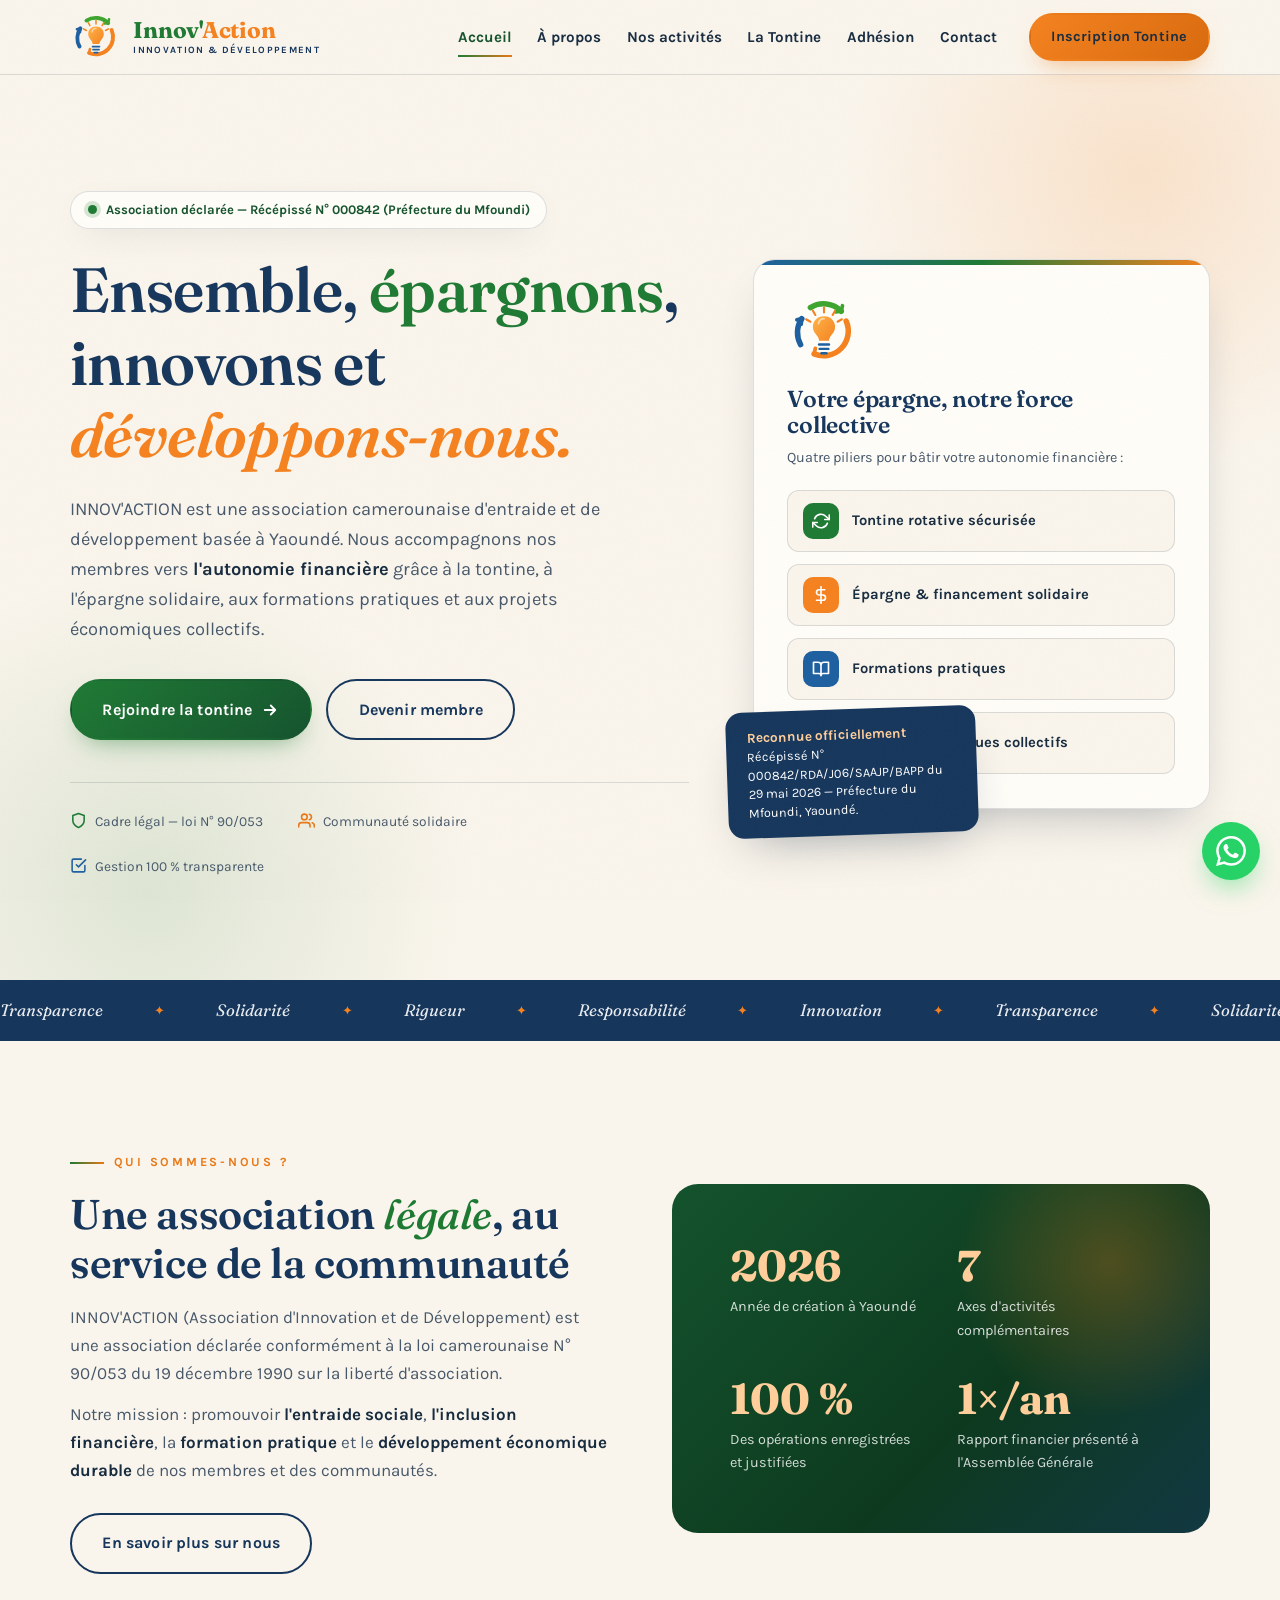
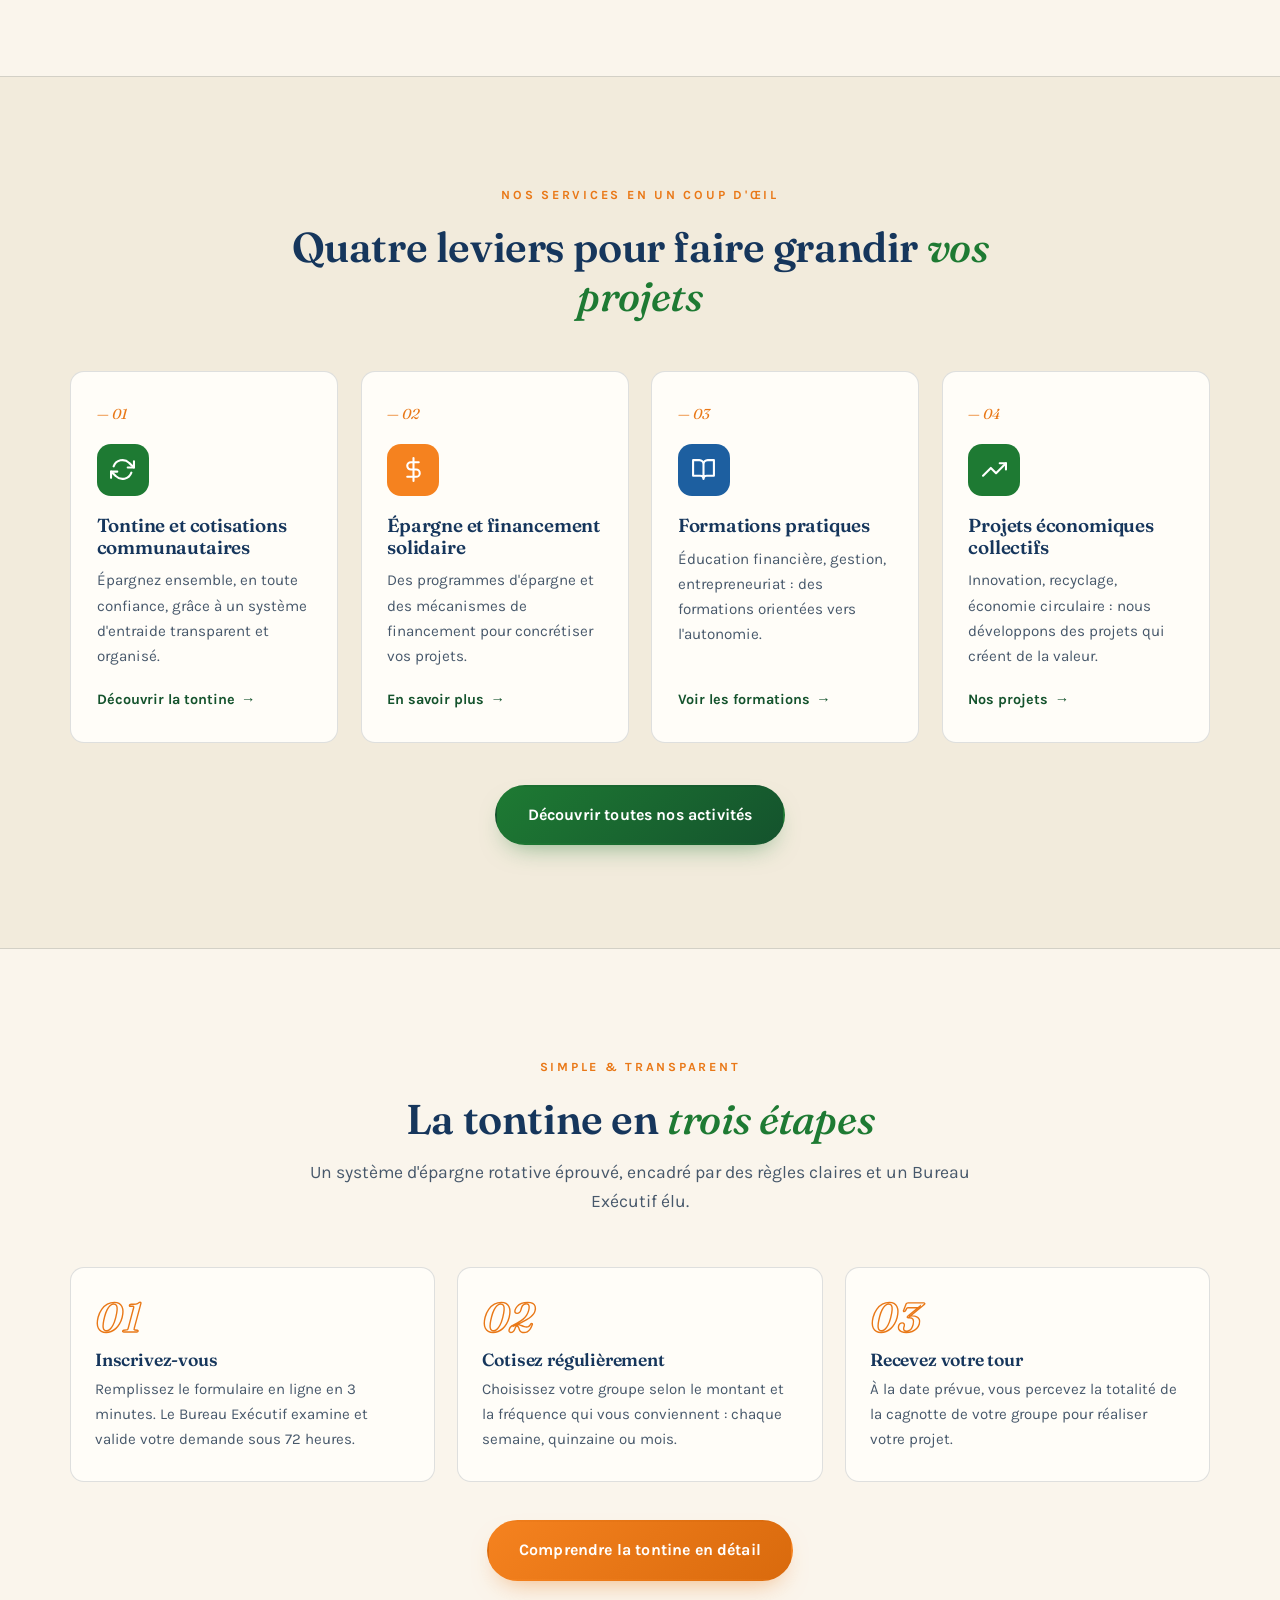
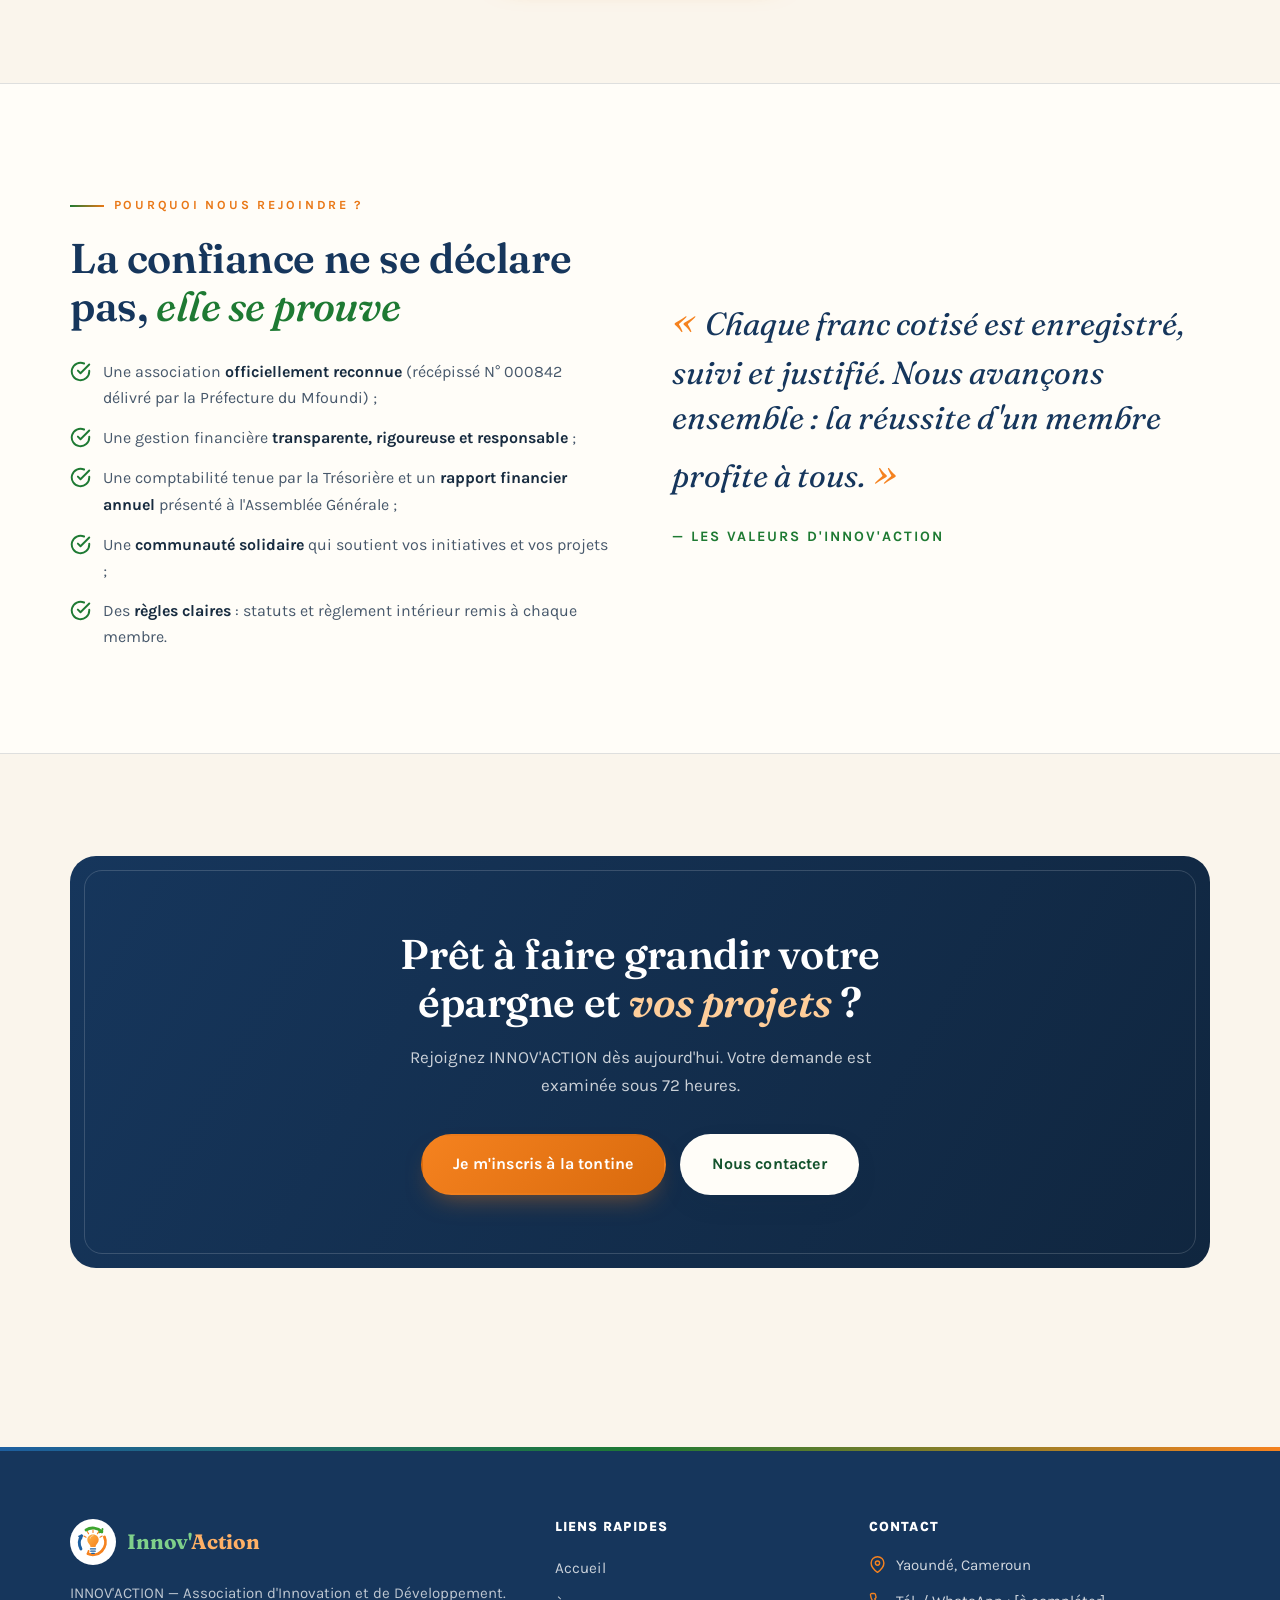
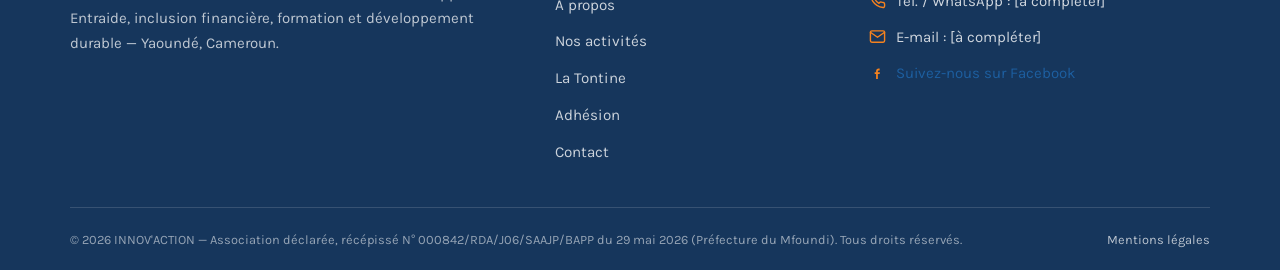
==== index.html @ 5e37031e "Site vitrine INNOV'ACTION : 7 pages, SEO, formulaires WhatsApp, déploiement Docker/Nginx pour Dokplo" ====
<!DOCTYPE html>
<html lang="fr">
<head>
  <meta charset="UTF-8">
  <meta name="viewport" content="width=device-width, initial-scale=1.0">
  <title>INNOV'ACTION — Tontine, épargne solidaire et développement à Yaoundé, Cameroun</title>
  <meta name="description" content="INNOV'ACTION, association légale d'entraide à Yaoundé (Cameroun) : tontine sécurisée, épargne solidaire, formations pratiques et projets économiques. Rejoignez une communauté transparente et reconnue officiellement.">
  <meta name="keywords" content="tontine Yaoundé, association tontine Cameroun, épargne solidaire Cameroun, tontine en ligne Cameroun, inclusion financière Yaoundé, association Innov'Action">
  <link rel="canonical" href="https://www.innovaction-cameroun.org/">
  <meta name="robots" content="index, follow">

  <!-- Open Graph (partage Facebook / WhatsApp) -->
  <meta property="og:type" content="website">
  <meta property="og:locale" content="fr_FR">
  <meta property="og:site_name" content="INNOV'ACTION">
  <meta property="og:title" content="INNOV'ACTION — Ensemble, épargnons, innovons et développons-nous">
  <meta property="og:description" content="Association camerounaise d'entraide et de développement : tontine transparente, épargne solidaire, formations et projets collectifs à Yaoundé.">
  <meta property="og:url" content="https://www.innovaction-cameroun.org/">
  <meta property="og:image" content="https://www.innovaction-cameroun.org/assets/logo.svg">
  <meta name="twitter:card" content="summary">

  <link rel="icon" type="image/svg+xml" href="assets/logo.svg">
  <link rel="preconnect" href="https://fonts.googleapis.com">
  <link rel="preconnect" href="https://fonts.gstatic.com" crossorigin>
  <link href="https://fonts.googleapis.com/css2?family=Fraunces:ital,opsz,wght@0,9..144,400..700;1,9..144,400..700&family=Karla:ital,wght@0,400..800;1,400..800&display=swap" rel="stylesheet">
  <link rel="stylesheet" href="css/style.css">

  <!-- Données structurées : Organisation -->
  <script type="application/ld+json">
  {
    "@context": "https://schema.org",
    "@type": "NGO",
    "name": "INNOV'ACTION",
    "alternateName": "Association d'Innovation et de Développement",
    "url": "https://www.innovaction-cameroun.org/",
    "logo": "https://www.innovaction-cameroun.org/assets/logo.svg",
    "foundingDate": "2026-05-25",
    "address": {
      "@type": "PostalAddress",
      "addressLocality": "Yaoundé",
      "addressCountry": "CM"
    },
    "sameAs": ["https://www.facebook.com/share/1DivfpZUDF/"],
    "description": "Association camerounaise d'entraide et de développement : tontine, épargne solidaire, formations pratiques et projets économiques collectifs à Yaoundé. Récépissé N° 000842/RDA/J06/SAAJP/BAPP."
  }
  </script>
</head>
<body>

  <!-- ================= HEADER ================= -->
  <header class="site-header">
    <div class="container header-inner">
      <a class="brand" href="index.html" aria-label="INNOV'ACTION — Accueil">
        <img src="assets/logo.svg" alt="Logo INNOV'ACTION" width="52" height="52">
        <span class="brand-text">
          <span class="brand-name"><span class="n1">Innov'</span><span class="n2">Action</span></span>
          <span class="brand-tag">Innovation &amp; Développement</span>
        </span>
      </a>
      <button class="nav-toggle" aria-label="Ouvrir le menu" aria-expanded="false"><span></span></button>
      <nav class="main-nav" aria-label="Navigation principale">
        <a href="index.html" class="active">Accueil</a>
        <a href="a-propos.html">À propos</a>
        <a href="activites.html">Nos activités</a>
        <a href="tontine.html">La Tontine</a>
        <a href="adhesion.html">Adhésion</a>
        <a href="contact.html">Contact</a>
        <span class="nav-cta"><a class="btn btn-orange" href="inscription.html">Inscription Tontine</a></span>
      </nav>
    </div>
  </header>

  <main>

    <!-- ================= HERO ================= -->
    <section class="hero" aria-label="Présentation">
      <div class="container hero-grid">
        <div>
          <span class="hero-badge reveal">
            <span class="dot"></span>
            Association déclarée — Récépissé N° 000842 (Préfecture du Mfoundi)
          </span>
          <h1 class="reveal reveal-d1">Ensemble, <span class="hl-green">épargnons</span>, innovons et <span class="hl-orange">développons-nous.</span></h1>
          <p class="hero-sub reveal reveal-d2">
            INNOV'ACTION est une association camerounaise d'entraide et de développement basée à Yaoundé.
            Nous accompagnons nos membres vers <strong>l'autonomie financière</strong> grâce à la tontine,
            à l'épargne solidaire, aux formations pratiques et aux projets économiques collectifs.
          </p>
          <div class="hero-actions reveal reveal-d3">
            <a class="btn btn-primary" href="inscription.html">Rejoindre la tontine
              <svg viewBox="0 0 24 24" fill="none" stroke="currentColor" stroke-width="2.4" stroke-linecap="round" stroke-linejoin="round"><path d="M5 12h14M13 6l6 6-6 6"/></svg>
            </a>
            <a class="btn btn-outline" href="adhesion.html">Devenir membre</a>
          </div>
          <div class="hero-trust reveal reveal-d3">
            <span class="item">
              <svg viewBox="0 0 24 24" fill="none" stroke="#1e7a33" stroke-width="2.2" stroke-linecap="round" stroke-linejoin="round"><path d="M12 22s8-4 8-10V5l-8-3-8 3v7c0 6 8 10 8 10z"/></svg>
              Cadre légal — loi N° 90/053
            </span>
            <span class="item">
              <svg viewBox="0 0 24 24" fill="none" stroke="#e97817" stroke-width="2.2" stroke-linecap="round" stroke-linejoin="round"><path d="M17 21v-2a4 4 0 0 0-4-4H5a4 4 0 0 0-4 4v2"/><circle cx="9" cy="7" r="4"/><path d="M23 21v-2a4 4 0 0 0-3-3.87M16 3.13a4 4 0 0 1 0 7.75"/></svg>
              Communauté solidaire
            </span>
            <span class="item">
              <svg viewBox="0 0 24 24" fill="none" stroke="#1d5fa0" stroke-width="2.2" stroke-linecap="round" stroke-linejoin="round"><path d="M9 11l3 3L22 4"/><path d="M21 12v7a2 2 0 0 1-2 2H5a2 2 0 0 1-2-2V5a2 2 0 0 1 2-2h11"/></svg>
              Gestion 100 % transparente
            </span>
          </div>
        </div>

        <div class="hero-visual reveal reveal-d2">
          <div class="hero-card">
            <img class="hc-logo" src="assets/logo.svg" alt="" aria-hidden="true">
            <h3>Votre épargne, notre force collective</h3>
            <p class="hc-sub">Quatre piliers pour bâtir votre autonomie financière :</p>
            <div class="hc-rows">
              <div class="hc-row">
                <span class="ic ic-green">
                  <svg viewBox="0 0 24 24" fill="none" stroke="currentColor" stroke-width="2.2" stroke-linecap="round" stroke-linejoin="round"><path d="M23 4v6h-6M1 20v-6h6"/><path d="M3.5 9a9 9 0 0 1 14.85-3.36L23 10M1 14l4.64 4.36A9 9 0 0 0 20.5 15"/></svg>
                </span>
                Tontine rotative sécurisée
              </div>
              <div class="hc-row">
                <span class="ic ic-orange">
                  <svg viewBox="0 0 24 24" fill="none" stroke="currentColor" stroke-width="2.2" stroke-linecap="round" stroke-linejoin="round"><path d="M12 1v22M17 5H9.5a3.5 3.5 0 0 0 0 7h5a3.5 3.5 0 0 1 0 7H6"/></svg>
                </span>
                Épargne &amp; financement solidaire
              </div>
              <div class="hc-row">
                <span class="ic ic-blue">
                  <svg viewBox="0 0 24 24" fill="none" stroke="currentColor" stroke-width="2.2" stroke-linecap="round" stroke-linejoin="round"><path d="M2 3h6a4 4 0 0 1 4 4v14a3 3 0 0 0-3-3H2zM22 3h-6a4 4 0 0 0-4 4v14a3 3 0 0 1 3-3h7z"/></svg>
                </span>
                Formations pratiques
              </div>
              <div class="hc-row">
                <span class="ic ic-green">
                  <svg viewBox="0 0 24 24" fill="none" stroke="currentColor" stroke-width="2.2" stroke-linecap="round" stroke-linejoin="round"><path d="M23 6l-9.5 9.5-5-5L1 18"/><path d="M17 6h6v6"/></svg>
                </span>
                Projets économiques collectifs
              </div>
            </div>
          </div>
          <div class="hero-stamp">
            <strong>Reconnue officiellement</strong>
            Récépissé N° 000842/RDA/J06/SAAJP/BAPP du 29 mai 2026 — Préfecture du Mfoundi, Yaoundé.
          </div>
        </div>
      </div>
    </section>

    <!-- ================= BANDEAU VALEURS ================= -->
    <div class="values-strip" aria-hidden="true">
      <div class="values-track">
        <span>Transparence</span><span>Solidarité</span><span>Rigueur</span><span>Responsabilité</span><span>Innovation</span>
        <span>Transparence</span><span>Solidarité</span><span>Rigueur</span><span>Responsabilité</span><span>Innovation</span>
      </div>
    </div>

    <!-- ================= QUI SOMMES-NOUS ================= -->
    <section aria-labelledby="qsn-title">
      <div class="container split">
        <div class="reveal">
          <span class="eyebrow">Qui sommes-nous ?</span>
          <h2 id="qsn-title">Une association <span class="accent-italic">légale</span>, au service de la communauté</h2>
          <p style="margin-top:1rem;">
            INNOV'ACTION (Association d'Innovation et de Développement) est une association déclarée
            conformément à la loi camerounaise N° 90/053 du 19 décembre 1990 sur la liberté d'association.
          </p>
          <p style="margin-top:0.8rem;">
            Notre mission : promouvoir <strong>l'entraide sociale</strong>, <strong>l'inclusion financière</strong>,
            la <strong>formation pratique</strong> et le <strong>développement économique durable</strong>
            de nos membres et des communautés.
          </p>
          <div style="margin-top:1.8rem;">
            <a class="btn btn-outline" href="a-propos.html">En savoir plus sur nous</a>
          </div>
        </div>
        <div class="reveal reveal-d1">
          <div class="stats-band" style="grid-template-columns:1fr 1fr;">
            <div class="stat">
              <div class="num">2026</div>
              <div class="lbl">Année de création à Yaoundé</div>
            </div>
            <div class="stat">
              <div class="num">7</div>
              <div class="lbl">Axes d'activités complémentaires</div>
            </div>
            <div class="stat">
              <div class="num">100 %</div>
              <div class="lbl">Des opérations enregistrées et justifiées</div>
            </div>
            <div class="stat">
              <div class="num">1×/an</div>
              <div class="lbl">Rapport financier présenté à l'Assemblée Générale</div>
            </div>
          </div>
        </div>
      </div>
    </section>

    <!-- ================= SERVICES ================= -->
    <section class="band-cream" aria-labelledby="services-title">
      <div class="container">
        <div class="section-head center reveal">
          <span class="eyebrow">Nos services en un coup d'œil</span>
          <h2 id="services-title">Quatre leviers pour faire grandir <span class="accent-italic">vos projets</span></h2>
        </div>
        <div class="cards-grid">
          <article class="card reveal">
            <span class="card-num">— 01</span>
            <span class="card-icon ic-green">
              <svg viewBox="0 0 24 24" fill="none" stroke="currentColor" stroke-width="2" stroke-linecap="round" stroke-linejoin="round"><path d="M23 4v6h-6M1 20v-6h6"/><path d="M3.5 9a9 9 0 0 1 14.85-3.36L23 10M1 14l4.64 4.36A9 9 0 0 0 20.5 15"/></svg>
            </span>
            <h3>Tontine et cotisations communautaires</h3>
            <p>Épargnez ensemble, en toute confiance, grâce à un système d'entraide transparent et organisé.</p>
            <a class="card-link" href="tontine.html">Découvrir la tontine</a>
          </article>
          <article class="card reveal reveal-d1">
            <span class="card-num">— 02</span>
            <span class="card-icon ic-orange">
              <svg viewBox="0 0 24 24" fill="none" stroke="currentColor" stroke-width="2" stroke-linecap="round" stroke-linejoin="round"><path d="M12 1v22M17 5H9.5a3.5 3.5 0 0 0 0 7h5a3.5 3.5 0 0 1 0 7H6"/></svg>
            </span>
            <h3>Épargne et financement solidaire</h3>
            <p>Des programmes d'épargne et des mécanismes de financement pour concrétiser vos projets.</p>
            <a class="card-link" href="activites.html">En savoir plus</a>
          </article>
          <article class="card reveal reveal-d2">
            <span class="card-num">— 03</span>
            <span class="card-icon ic-blue">
              <svg viewBox="0 0 24 24" fill="none" stroke="currentColor" stroke-width="2" stroke-linecap="round" stroke-linejoin="round"><path d="M2 3h6a4 4 0 0 1 4 4v14a3 3 0 0 0-3-3H2zM22 3h-6a4 4 0 0 0-4 4v14a3 3 0 0 1 3-3h7z"/></svg>
            </span>
            <h3>Formations pratiques</h3>
            <p>Éducation financière, gestion, entrepreneuriat : des formations orientées vers l'autonomie.</p>
            <a class="card-link" href="activites.html">Voir les formations</a>
          </article>
          <article class="card reveal reveal-d3">
            <span class="card-num">— 04</span>
            <span class="card-icon ic-green">
              <svg viewBox="0 0 24 24" fill="none" stroke="currentColor" stroke-width="2" stroke-linecap="round" stroke-linejoin="round"><path d="M23 6l-9.5 9.5-5-5L1 18"/><path d="M17 6h6v6"/></svg>
            </span>
            <h3>Projets économiques collectifs</h3>
            <p>Innovation, recyclage, économie circulaire : nous développons des projets qui créent de la valeur.</p>
            <a class="card-link" href="activites.html">Nos projets</a>
          </article>
        </div>
        <div style="text-align:center; margin-top:2.6rem;" class="reveal">
          <a class="btn btn-primary" href="activites.html">Découvrir toutes nos activités</a>
        </div>
      </div>
    </section>

    <!-- ================= COMMENT ÇA MARCHE (aperçu tontine) ================= -->
    <section aria-labelledby="marche-title">
      <div class="container">
        <div class="section-head center reveal">
          <span class="eyebrow">Simple &amp; transparent</span>
          <h2 id="marche-title">La tontine en <span class="accent-italic">trois étapes</span></h2>
          <p>Un système d'épargne rotative éprouvé, encadré par des règles claires et un Bureau Exécutif élu.</p>
        </div>
        <div class="steps">
          <div class="step reveal">
            <h3>Inscrivez-vous</h3>
            <p>Remplissez le formulaire en ligne en 3 minutes. Le Bureau Exécutif examine et valide votre demande sous 72 heures.</p>
          </div>
          <div class="step reveal reveal-d1">
            <h3>Cotisez régulièrement</h3>
            <p>Choisissez votre groupe selon le montant et la fréquence qui vous conviennent : chaque semaine, quinzaine ou mois.</p>
          </div>
          <div class="step reveal reveal-d2">
            <h3>Recevez votre tour</h3>
            <p>À la date prévue, vous percevez la totalité de la cagnotte de votre groupe pour réaliser votre projet.</p>
          </div>
        </div>
        <div style="text-align:center; margin-top:2.4rem;" class="reveal">
          <a class="btn btn-orange" href="tontine.html">Comprendre la tontine en détail</a>
        </div>
      </div>
    </section>

    <!-- ================= POURQUOI NOUS REJOINDRE ================= -->
    <section class="band-paper" aria-labelledby="pourquoi-title">
      <div class="container split">
        <div class="reveal">
          <span class="eyebrow">Pourquoi nous rejoindre ?</span>
          <h2 id="pourquoi-title">La confiance ne se déclare pas, <span class="accent-italic">elle se prouve</span></h2>
          <ul class="check-list" style="margin-top:1.8rem;">
            <li>
              <svg viewBox="0 0 24 24" fill="none" stroke="currentColor" stroke-width="2.2" stroke-linecap="round" stroke-linejoin="round"><path d="M22 11.08V12a10 10 0 1 1-5.93-9.14"/><path d="M22 4L12 14.01l-3-3"/></svg>
              <span>Une association <strong>officiellement reconnue</strong> (récépissé N° 000842 délivré par la Préfecture du Mfoundi) ;</span>
            </li>
            <li>
              <svg viewBox="0 0 24 24" fill="none" stroke="currentColor" stroke-width="2.2" stroke-linecap="round" stroke-linejoin="round"><path d="M22 11.08V12a10 10 0 1 1-5.93-9.14"/><path d="M22 4L12 14.01l-3-3"/></svg>
              <span>Une gestion financière <strong>transparente, rigoureuse et responsable</strong> ;</span>
            </li>
            <li>
              <svg viewBox="0 0 24 24" fill="none" stroke="currentColor" stroke-width="2.2" stroke-linecap="round" stroke-linejoin="round"><path d="M22 11.08V12a10 10 0 1 1-5.93-9.14"/><path d="M22 4L12 14.01l-3-3"/></svg>
              <span>Une comptabilité tenue par la Trésorière et un <strong>rapport financier annuel</strong> présenté à l'Assemblée Générale ;</span>
            </li>
            <li>
              <svg viewBox="0 0 24 24" fill="none" stroke="currentColor" stroke-width="2.2" stroke-linecap="round" stroke-linejoin="round"><path d="M22 11.08V12a10 10 0 1 1-5.93-9.14"/><path d="M22 4L12 14.01l-3-3"/></svg>
              <span>Une <strong>communauté solidaire</strong> qui soutient vos initiatives et vos projets ;</span>
            </li>
            <li>
              <svg viewBox="0 0 24 24" fill="none" stroke="currentColor" stroke-width="2.2" stroke-linecap="round" stroke-linejoin="round"><path d="M22 11.08V12a10 10 0 1 1-5.93-9.14"/><path d="M22 4L12 14.01l-3-3"/></svg>
              <span>Des <strong>règles claires</strong> : statuts et règlement intérieur remis à chaque membre.</span>
            </li>
          </ul>
        </div>
        <div class="reveal reveal-d1">
          <div class="quote-block" style="text-align:left;">
            <blockquote>
              <span class="q-mark">«&nbsp;</span>Chaque franc cotisé est enregistré, suivi et justifié. Nous avançons ensemble&nbsp;: la réussite d'un membre profite à tous.<span class="q-mark">&nbsp;»</span>
            </blockquote>
            <cite style="text-align:left;">— Les valeurs d'INNOV'ACTION</cite>
          </div>
        </div>
      </div>
    </section>

    <!-- ================= CTA FINAL ================= -->
    <section aria-label="Appel à l'action">
      <div class="container">
        <div class="cta-final reveal">
          <h2>Prêt à faire grandir votre épargne et <em>vos projets</em>&nbsp;?</h2>
          <p>Rejoignez INNOV'ACTION dès aujourd'hui. Votre demande est examinée sous 72 heures.</p>
          <div class="actions">
            <a class="btn btn-orange" href="inscription.html">Je m'inscris à la tontine</a>
            <a class="btn btn-light" href="contact.html">Nous contacter</a>
          </div>
        </div>
      </div>
    </section>

  </main>

  <!-- ================= FOOTER ================= -->
  <footer class="site-footer">
    <div class="container">
      <div class="footer-grid">
        <div>
          <div class="footer-brand">
            <img src="assets/logo.svg" alt="Logo INNOV'ACTION" width="46" height="46">
            <span class="brand-name"><span class="n1">Innov'</span><span class="n2">Action</span></span>
          </div>
          <p>INNOV'ACTION — Association d'Innovation et de Développement. Entraide, inclusion financière, formation et développement durable — Yaoundé, Cameroun.</p>
        </div>
        <div>
          <h4>Liens rapides</h4>
          <ul class="footer-links">
            <li><a href="index.html">Accueil</a></li>
            <li><a href="a-propos.html">À propos</a></li>
            <li><a href="activites.html">Nos activités</a></li>
            <li><a href="tontine.html">La Tontine</a></li>
            <li><a href="adhesion.html">Adhésion</a></li>
            <li><a href="contact.html">Contact</a></li>
          </ul>
        </div>
        <div>
          <h4>Contact</h4>
          <ul class="footer-contact">
            <li>
              <svg viewBox="0 0 24 24" fill="none" stroke="currentColor" stroke-width="2" stroke-linecap="round" stroke-linejoin="round"><path d="M21 10c0 7-9 13-9 13s-9-6-9-13a9 9 0 0 1 18 0z"/><circle cx="12" cy="10" r="3"/></svg>
              Yaoundé, Cameroun
            </li>
            <li>
              <svg viewBox="0 0 24 24" fill="none" stroke="currentColor" stroke-width="2" stroke-linecap="round" stroke-linejoin="round"><path d="M22 16.92v3a2 2 0 0 1-2.18 2 19.79 19.79 0 0 1-8.63-3.07 19.5 19.5 0 0 1-6-6 19.79 19.79 0 0 1-3.07-8.67A2 2 0 0 1 4.11 2h3a2 2 0 0 1 2 1.72c.127.96.361 1.903.7 2.81a2 2 0 0 1-.45 2.11L8.09 9.91a16 16 0 0 0 6 6l1.27-1.27a2 2 0 0 1 2.11-.45c.907.339 1.85.573 2.81.7A2 2 0 0 1 22 16.92z"/></svg>
              Tél. / WhatsApp : [à compléter]
            </li>
            <li>
              <svg viewBox="0 0 24 24" fill="none" stroke="currentColor" stroke-width="2" stroke-linecap="round" stroke-linejoin="round"><path d="M4 4h16c1.1 0 2 .9 2 2v12c0 1.1-.9 2-2 2H4c-1.1 0-2-.9-2-2V6c0-1.1.9-2 2-2z"/><path d="M22 6l-10 7L2 6"/></svg>
              E-mail : [à compléter]
            </li>
            <li>
              <svg viewBox="0 0 24 24" fill="currentColor"><path d="M13.5 9H15V6.5h-1.5c-1.933 0-3.5 1.567-3.5 3.5v1.5H8v2.5h2V21h2.5v-7H15l.5-2.5h-3V10a1 1 0 0 1 1-1z"/></svg>
              <a href="https://www.facebook.com/share/1DivfpZUDF/" target="_blank" rel="noopener">Suivez-nous sur Facebook</a>
            </li>
          </ul>
        </div>
      </div>
      <div class="footer-legal">
        <span>© 2026 INNOV'ACTION — Association déclarée, récépissé N° 000842/RDA/J06/SAAJP/BAPP du 29 mai 2026 (Préfecture du Mfoundi). Tous droits réservés.</span>
        <a href="mentions-legales.html">Mentions légales</a>
      </div>
    </div>
  </footer>

  <!-- Bouton WhatsApp flottant -->
  <a class="wa-float" href="#" target="_blank" rel="noopener" aria-label="Discuter sur WhatsApp">
    <svg viewBox="0 0 24 24" fill="currentColor"><path d="M17.472 14.382c-.297-.149-1.758-.867-2.03-.967-.273-.099-.471-.148-.67.15-.197.297-.767.966-.94 1.164-.173.199-.347.223-.644.075-.297-.15-1.255-.463-2.39-1.475-.883-.788-1.48-1.761-1.653-2.059-.173-.297-.018-.458.13-.606.134-.133.298-.347.446-.52.149-.174.198-.298.298-.497.099-.198.05-.371-.025-.52-.075-.149-.669-1.612-.916-2.207-.242-.579-.487-.5-.669-.51-.173-.008-.371-.01-.57-.01-.198 0-.52.074-.792.372-.272.297-1.04 1.016-1.04 2.479 0 1.462 1.065 2.875 1.213 3.074.149.198 2.096 3.2 5.077 4.487.709.306 1.262.489 1.694.625.712.227 1.36.195 1.871.118.571-.085 1.758-.719 2.006-1.413.248-.694.248-1.289.173-1.413-.074-.124-.272-.198-.57-.347m-5.421 7.403h-.004a9.87 9.87 0 0 1-5.031-1.378l-.361-.214-3.741.982.998-3.648-.235-.374a9.86 9.86 0 0 1-1.51-5.26c.001-5.45 4.436-9.884 9.888-9.884 2.64 0 5.122 1.03 6.988 2.898a9.825 9.825 0 0 1 2.893 6.994c-.003 5.45-4.437 9.884-9.885 9.884m8.413-18.297A11.815 11.815 0 0 0 12.05 0C5.495 0 .16 5.335.157 11.892c0 2.096.547 4.142 1.588 5.945L.057 24l6.305-1.654a11.882 11.882 0 0 0 5.683 1.448h.005c6.554 0 11.89-5.335 11.893-11.893a11.821 11.821 0 0 0-3.48-8.413z"/></svg>
  </a>

  <script src="js/main.js"></script>
</body>
</html>
---- css/style.css ----
/* ============================================================
   INNOV'ACTION — Association d'Innovation et de Développement
   Design system « Héritage & Confiance »
   Palette issue du logo : vert (action), orange (énergie),
   bleu (confiance) sur fond ivoire premium.
   ============================================================ */

:root {
  /* Couleurs de marque */
  --green: #1e7a33;
  --green-deep: #14532d;
  --green-soft: #e4f0e2;
  --orange: #e97817;
  --orange-bright: #f5821f;
  --orange-soft: #fdeedd;
  --blue: #1d5fa0;
  --blue-deep: #16365c;
  --blue-soft: #e3edf7;

  /* Neutres chaleureux */
  --ivory: #faf5ec;
  --cream: #f2ebdc;
  --paper: #fffdf8;
  --ink: #182c40;
  --ink-soft: #47586b;
  --line: rgba(24, 44, 64, 0.14);

  /* Typographie */
  --font-display: "Fraunces", Georgia, serif;
  --font-body: "Karla", "Segoe UI", sans-serif;

  --radius: 14px;
  --shadow-soft: 0 10px 34px -14px rgba(24, 44, 64, 0.22);
  --shadow-lift: 0 22px 48px -20px rgba(24, 44, 64, 0.32);
  --transition: 0.28s cubic-bezier(0.33, 1, 0.68, 1);
}

* { margin: 0; padding: 0; box-sizing: border-box; }

html { scroll-behavior: smooth; }

body {
  font-family: var(--font-body);
  font-size: 1.0625rem;
  line-height: 1.65;
  color: var(--ink);
  background-color: var(--ivory);
  -webkit-font-smoothing: antialiased;
  overflow-x: hidden;
}

/* Grain léger, texture papier vintage */
body::before {
  content: "";
  position: fixed;
  inset: 0;
  pointer-events: none;
  z-index: 2000;
  opacity: 0.05;
  background-image: url("data:image/svg+xml,%3Csvg xmlns='http://www.w3.org/2000/svg' width='140' height='140'%3E%3Cfilter id='n'%3E%3CfeTurbulence type='fractalNoise' baseFrequency='0.85' numOctaves='2'/%3E%3C/filter%3E%3Crect width='140' height='140' filter='url(%23n)' opacity='0.6'/%3E%3C/svg%3E");
}

img, svg { max-width: 100%; display: block; }

a { color: var(--blue); text-decoration: none; }
a:hover { color: var(--green-deep); }

h1, h2, h3, h4 {
  font-family: var(--font-display);
  font-weight: 600;
  line-height: 1.16;
  color: var(--blue-deep);
  letter-spacing: -0.01em;
}

h1 { font-size: clamp(2.3rem, 5.2vw, 3.9rem); }
h2 { font-size: clamp(1.75rem, 3.4vw, 2.6rem); }
h3 { font-size: clamp(1.2rem, 2vw, 1.45rem); }

p { color: var(--ink-soft); }

strong { color: var(--ink); }

.container {
  width: min(1140px, 92%);
  margin-inline: auto;
}

section { padding: clamp(4rem, 8vw, 6.5rem) 0; position: relative; }

/* ---------- Éléments éditoriaux ---------- */

.eyebrow {
  display: inline-flex;
  align-items: center;
  gap: 0.6rem;
  font-size: 0.78rem;
  font-weight: 700;
  letter-spacing: 0.22em;
  text-transform: uppercase;
  color: var(--orange);
  margin-bottom: 1.1rem;
}
.eyebrow::before {
  content: "";
  width: 34px;
  height: 2px;
  background: linear-gradient(90deg, var(--green), var(--orange));
}

.section-head { max-width: 720px; margin-bottom: clamp(2.2rem, 4vw, 3.4rem); }
.section-head.center { margin-inline: auto; text-align: center; }
.section-head.center .eyebrow { justify-content: center; }
.section-head.center .eyebrow::before { display: none; }
.section-head.center .eyebrow::after { display: none; }
.section-head p { margin-top: 0.9rem; font-size: 1.1rem; }

.accent-italic {
  font-style: italic;
  font-weight: 500;
  color: var(--green);
}

/* ---------- Boutons ---------- */

.btn {
  display: inline-flex;
  align-items: center;
  justify-content: center;
  gap: 0.55rem;
  padding: 0.95rem 1.9rem;
  border-radius: 999px;
  font-family: var(--font-body);
  font-size: 1rem;
  font-weight: 700;
  letter-spacing: 0.01em;
  cursor: pointer;
  border: 2px solid transparent;
  transition: transform var(--transition), box-shadow var(--transition), background var(--transition), color var(--transition);
  text-align: center;
}
.btn svg { width: 18px; height: 18px; flex: none; }

.btn-primary {
  background: linear-gradient(135deg, var(--green) 0%, var(--green-deep) 100%);
  color: #fff;
  box-shadow: 0 12px 26px -12px rgba(30, 122, 51, 0.55);
}
.btn-primary:hover {
  transform: translateY(-2px);
  box-shadow: 0 18px 32px -12px rgba(30, 122, 51, 0.6);
  color: #fff;
}

.btn-orange {
  background: linear-gradient(135deg, var(--orange-bright) 0%, #d96a0d 100%);
  color: #fff;
  box-shadow: 0 12px 26px -12px rgba(233, 120, 23, 0.55);
}
.btn-orange:hover {
  transform: translateY(-2px);
  box-shadow: 0 18px 32px -12px rgba(233, 120, 23, 0.62);
  color: #fff;
}

.btn-outline {
  background: transparent;
  border-color: var(--blue-deep);
  color: var(--blue-deep);
}
.btn-outline:hover {
  background: var(--blue-deep);
  color: #fff;
  transform: translateY(-2px);
}

.btn-light {
  background: var(--paper);
  color: var(--green-deep);
  box-shadow: var(--shadow-soft);
}
.btn-light:hover { transform: translateY(-2px); color: var(--green-deep); }

/* ---------- Header ---------- */

.site-header {
  position: sticky;
  top: 0;
  z-index: 1000;
  background: rgba(250, 245, 236, 0.92);
  backdrop-filter: blur(12px);
  border-bottom: 1px solid var(--line);
}

.header-inner {
  display: flex;
  align-items: center;
  justify-content: space-between;
  gap: 1.5rem;
  padding: 0.7rem 0;
}

.brand {
  display: flex;
  align-items: center;
  gap: 0.7rem;
  flex: none;
}
.brand img { width: 52px; height: 52px; }
.brand-text { line-height: 1.05; }
.brand-name {
  font-family: var(--font-display);
  font-size: 1.42rem;
  font-weight: 700;
  letter-spacing: -0.01em;
}
.brand-name .n1 { color: var(--green); }
.brand-name .n2 { color: var(--orange-bright); }
.brand-tag {
  display: block;
  font-size: 0.6rem;
  font-weight: 700;
  letter-spacing: 0.14em;
  text-transform: uppercase;
  color: var(--blue-deep);
  margin-top: 2px;
}

.main-nav { display: flex; align-items: center; gap: 1.6rem; }
.main-nav a {
  font-size: 0.95rem;
  font-weight: 700;
  color: var(--ink);
  position: relative;
  padding: 0.3rem 0;
}
.main-nav a::after {
  content: "";
  position: absolute;
  left: 0; bottom: -2px;
  width: 0%;
  height: 2px;
  background: linear-gradient(90deg, var(--green), var(--orange));
  transition: width var(--transition);
}
.main-nav a:hover::after, .main-nav a.active::after { width: 100%; }
.main-nav a.active { color: var(--green-deep); }

.nav-cta { margin-left: 0.4rem; }
.nav-cta .btn { padding: 0.62rem 1.3rem; font-size: 0.9rem; }

.nav-toggle {
  display: none;
  background: none;
  border: none;
  cursor: pointer;
  width: 44px; height: 44px;
  border-radius: 10px;
  align-items: center;
  justify-content: center;
}
.nav-toggle span, .nav-toggle span::before, .nav-toggle span::after {
  content: "";
  display: block;
  width: 24px; height: 2.5px;
  background: var(--blue-deep);
  border-radius: 2px;
  position: relative;
  transition: transform 0.3s ease, opacity 0.3s ease;
}
.nav-toggle span::before { position: absolute; top: -8px; }
.nav-toggle span::after { position: absolute; top: 8px; }
.nav-open .nav-toggle span { background: transparent; }
.nav-open .nav-toggle span::before { transform: translateY(8px) rotate(45deg); }
.nav-open .nav-toggle span::after { transform: translateY(-8px) rotate(-45deg); }

/* ---------- Hero ---------- */

.hero {
  position: relative;
  padding: clamp(4.5rem, 9vw, 7.5rem) 0 clamp(4rem, 8vw, 6.5rem);
  overflow: hidden;
}
.hero::before {
  content: "";
  position: absolute;
  top: -220px; right: -180px;
  width: 640px; height: 640px;
  border-radius: 50%;
  background: radial-gradient(circle, rgba(245, 130, 31, 0.16), transparent 65%);
}
.hero::after {
  content: "";
  position: absolute;
  bottom: -260px; left: -200px;
  width: 700px; height: 700px;
  border-radius: 50%;
  background: radial-gradient(circle, rgba(30, 122, 51, 0.13), transparent 65%);
}

.hero-grid {
  position: relative;
  z-index: 1;
  display: grid;
  grid-template-columns: 1.15fr 0.85fr;
  gap: clamp(2.5rem, 5vw, 4.5rem);
  align-items: center;
}

.hero-badge {
  display: inline-flex;
  align-items: center;
  gap: 0.55rem;
  background: var(--paper);
  border: 1px solid var(--line);
  border-radius: 999px;
  padding: 0.45rem 1.05rem;
  font-size: 0.82rem;
  font-weight: 700;
  color: var(--green-deep);
  box-shadow: var(--shadow-soft);
  margin-bottom: 1.6rem;
}
.hero-badge .dot {
  width: 9px; height: 9px;
  border-radius: 50%;
  background: var(--green);
  box-shadow: 0 0 0 4px rgba(30, 122, 51, 0.18);
}

.hero h1 .hl-green { color: var(--green); }
.hero h1 .hl-orange { color: var(--orange-bright); font-style: italic; }

.hero-sub {
  margin-top: 1.4rem;
  font-size: 1.14rem;
  max-width: 560px;
}

.hero-actions {
  display: flex;
  flex-wrap: wrap;
  gap: 0.9rem;
  margin-top: 2.2rem;
}

.hero-trust {
  display: flex;
  flex-wrap: wrap;
  gap: 1.4rem 2.2rem;
  margin-top: 2.6rem;
  padding-top: 1.7rem;
  border-top: 1px solid var(--line);
}
.hero-trust .item { font-size: 0.86rem; color: var(--ink-soft); display: flex; gap: 0.5rem; align-items: flex-start; }
.hero-trust .item svg { width: 17px; height: 17px; flex: none; margin-top: 2px; }

/* Carte visuelle du hero */
.hero-visual { position: relative; }
.hero-card {
  background: var(--paper);
  border: 1px solid var(--line);
  border-radius: 22px;
  padding: 2.1rem;
  box-shadow: var(--shadow-lift);
  position: relative;
  overflow: hidden;
}
.hero-card::before {
  content: "";
  position: absolute;
  top: 0; left: 0; right: 0;
  height: 5px;
  background: linear-gradient(90deg, var(--blue), var(--green), var(--orange-bright));
}
.hero-card .hc-logo { width: 74px; margin-bottom: 1.1rem; }
.hero-card h3 { margin-bottom: 0.4rem; }
.hero-card .hc-sub { font-size: 0.9rem; margin-bottom: 1.3rem; }
.hc-rows { display: grid; gap: 0.75rem; }
.hc-row {
  display: flex;
  align-items: center;
  gap: 0.8rem;
  background: var(--ivory);
  border: 1px solid var(--line);
  border-radius: 12px;
  padding: 0.75rem 0.95rem;
  font-size: 0.92rem;
  font-weight: 700;
  color: var(--ink);
}
.hc-row .ic {
  width: 36px; height: 36px;
  border-radius: 10px;
  display: grid;
  place-items: center;
  flex: none;
  color: #fff;
}
.ic-green { background: var(--green); }
.ic-orange { background: var(--orange-bright); }
.ic-blue { background: var(--blue); }
.hc-row .ic svg { width: 18px; height: 18px; }

.hero-stamp {
  position: absolute;
  bottom: -26px;
  left: -26px;
  background: var(--blue-deep);
  color: #fff;
  border-radius: 16px;
  padding: 1rem 1.3rem;
  box-shadow: var(--shadow-lift);
  font-size: 0.8rem;
  line-height: 1.45;
  max-width: 250px;
  transform: rotate(-2deg);
}
.hero-stamp strong { color: #ffce9a; display: block; font-size: 0.86rem; }

/* ---------- Bandeau marquee valeurs ---------- */

.values-strip {
  background: var(--blue-deep);
  padding: 1.05rem 0;
  overflow: hidden;
}
.values-track {
  display: flex;
  gap: 3.2rem;
  white-space: nowrap;
  animation: marquee 30s linear infinite;
  width: max-content;
}
.values-track span {
  color: rgba(255, 255, 255, 0.9);
  font-family: var(--font-display);
  font-style: italic;
  font-size: 1.04rem;
  display: inline-flex;
  align-items: center;
  gap: 3.2rem;
}
.values-track span::after {
  content: "✦";
  color: var(--orange-bright);
  font-style: normal;
  font-size: 0.8rem;
}
@keyframes marquee {
  from { transform: translateX(0); }
  to { transform: translateX(-50%); }
}

/* ---------- Cartes services ---------- */

.cards-grid {
  display: grid;
  grid-template-columns: repeat(4, 1fr);
  gap: 1.4rem;
}
.card {
  background: var(--paper);
  border: 1px solid var(--line);
  border-radius: var(--radius);
  padding: 1.9rem 1.6rem;
  position: relative;
  transition: transform var(--transition), box-shadow var(--transition), border-color var(--transition);
  display: flex;
  flex-direction: column;
}
.card:hover {
  transform: translateY(-6px);
  box-shadow: var(--shadow-lift);
  border-color: transparent;
}
.card .card-num {
  font-family: var(--font-display);
  font-style: italic;
  font-size: 0.9rem;
  color: var(--orange);
  margin-bottom: 1.1rem;
}
.card .card-icon {
  width: 52px; height: 52px;
  border-radius: 14px;
  display: grid;
  place-items: center;
  color: #fff;
  margin-bottom: 1.2rem;
}
.card .card-icon svg { width: 25px; height: 25px; }
.card h3 { margin-bottom: 0.6rem; font-size: 1.18rem; }
.card p { font-size: 0.95rem; flex: 1; }
.card .card-link {
  margin-top: 1.2rem;
  font-weight: 700;
  font-size: 0.9rem;
  color: var(--green-deep);
  display: inline-flex;
  align-items: center;
  gap: 0.4rem;
}
.card .card-link::after { content: "→"; transition: transform var(--transition); }
.card:hover .card-link::after { transform: translateX(5px); }

/* ---------- Section alternée (image/texte) ---------- */

.split {
  display: grid;
  grid-template-columns: 1fr 1fr;
  gap: clamp(2.5rem, 5vw, 4.5rem);
  align-items: center;
}

.check-list { list-style: none; display: grid; gap: 0.85rem; margin-top: 1.4rem; }
.check-list li {
  display: flex;
  gap: 0.75rem;
  align-items: flex-start;
  color: var(--ink-soft);
  font-size: 1rem;
}
.check-list li svg {
  width: 21px; height: 21px;
  flex: none;
  margin-top: 2px;
  color: var(--green);
}
.check-list li strong { color: var(--ink); }

/* ---------- Étapes (comment ça marche) ---------- */

.steps {
  counter-reset: step;
  display: grid;
  grid-template-columns: repeat(3, 1fr);
  gap: 1.4rem;
}
.step {
  counter-increment: step;
  background: var(--paper);
  border: 1px solid var(--line);
  border-radius: var(--radius);
  padding: 1.8rem 1.5rem;
  position: relative;
}
.step::before {
  content: "0" counter(step);
  font-family: var(--font-display);
  font-style: italic;
  font-size: 2.6rem;
  font-weight: 600;
  color: transparent;
  -webkit-text-stroke: 1.4px var(--orange);
  display: block;
  margin-bottom: 0.7rem;
  line-height: 1;
}
.step h3 { font-size: 1.1rem; margin-bottom: 0.45rem; }
.step p { font-size: 0.94rem; }

/* ---------- Chiffres clés ---------- */

.stats-band {
  background: linear-gradient(135deg, var(--green-deep) 0%, #0d3a1f 60%, var(--blue-deep) 130%);
  color: #fff;
  border-radius: 26px;
  padding: clamp(2.4rem, 5vw, 3.6rem);
  display: grid;
  grid-template-columns: repeat(4, 1fr);
  gap: 2rem;
  position: relative;
  overflow: hidden;
}
.stats-band::before {
  content: "";
  position: absolute;
  top: -80px; right: -60px;
  width: 320px; height: 320px;
  border-radius: 50%;
  background: radial-gradient(circle, rgba(245, 130, 31, 0.28), transparent 68%);
}
.stat { position: relative; }
.stat .num {
  font-family: var(--font-display);
  font-size: clamp(1.9rem, 3.4vw, 2.7rem);
  font-weight: 700;
  color: #ffce9a;
  line-height: 1.1;
}
.stat .lbl { font-size: 0.9rem; color: rgba(255, 255, 255, 0.82); margin-top: 0.35rem; }

/* ---------- Citation / réassurance ---------- */

.quote-block {
  max-width: 820px;
  margin-inline: auto;
  text-align: center;
}
.quote-block blockquote {
  font-family: var(--font-display);
  font-style: italic;
  font-size: clamp(1.4rem, 2.8vw, 2rem);
  color: var(--blue-deep);
  line-height: 1.4;
}
.quote-block blockquote .q-mark { color: var(--orange-bright); font-size: 1.4em; }
.quote-block cite {
  display: block;
  margin-top: 1.4rem;
  font-style: normal;
  font-size: 0.9rem;
  font-weight: 700;
  letter-spacing: 0.14em;
  text-transform: uppercase;
  color: var(--green);
}

/* ---------- CTA final ---------- */

.cta-final {
  background: linear-gradient(120deg, var(--blue-deep) 0%, #10263f 100%);
  border-radius: 26px;
  padding: clamp(2.8rem, 6vw, 4.6rem);
  text-align: center;
  position: relative;
  overflow: hidden;
}
.cta-final::before {
  content: "";
  position: absolute;
  inset: 14px;
  border: 1px solid rgba(255, 255, 255, 0.16);
  border-radius: 18px;
  pointer-events: none;
}
.cta-final h2 { color: #fff; max-width: 640px; margin-inline: auto; }
.cta-final h2 em { color: #ffce9a; font-style: italic; }
.cta-final p { color: rgba(255, 255, 255, 0.78); margin-top: 1rem; max-width: 540px; margin-inline: auto; }
.cta-final .actions {
  display: flex;
  flex-wrap: wrap;
  justify-content: center;
  gap: 0.9rem;
  margin-top: 2.2rem;
}

/* ---------- Page hero interne ---------- */

.page-hero {
  background:
    radial-gradient(ellipse at 85% -20%, rgba(245, 130, 31, 0.14), transparent 55%),
    radial-gradient(ellipse at 5% 120%, rgba(30, 122, 51, 0.12), transparent 55%),
    var(--cream);
  border-bottom: 1px solid var(--line);
  padding: clamp(3.4rem, 7vw, 5.4rem) 0;
}
.page-hero .crumbs {
  font-size: 0.82rem;
  font-weight: 700;
  letter-spacing: 0.1em;
  text-transform: uppercase;
  color: var(--ink-soft);
  margin-bottom: 1rem;
}
.page-hero .crumbs a { color: var(--orange); }
.page-hero h1 { max-width: 780px; }
.page-hero .lead {
  margin-top: 1.1rem;
  font-size: 1.14rem;
  max-width: 680px;
}

/* ---------- Timeline verticale ---------- */

.vtimeline { position: relative; display: grid; gap: 1.6rem; max-width: 760px; }
.vtimeline::before {
  content: "";
  position: absolute;
  left: 25px; top: 8px; bottom: 8px;
  width: 2px;
  background: linear-gradient(var(--green), var(--orange-bright));
  opacity: 0.4;
}
.vt-item { display: flex; gap: 1.4rem; position: relative; }
.vt-item .vt-dot {
  width: 52px; height: 52px;
  flex: none;
  border-radius: 50%;
  background: var(--paper);
  border: 2px solid var(--green);
  display: grid;
  place-items: center;
  font-family: var(--font-display);
  font-weight: 700;
  color: var(--green-deep);
  z-index: 1;
}
.vt-item:nth-child(even) .vt-dot { border-color: var(--orange-bright); color: var(--orange); }
.vt-body {
  background: var(--paper);
  border: 1px solid var(--line);
  border-radius: var(--radius);
  padding: 1.3rem 1.5rem;
  flex: 1;
}
.vt-body h3 { font-size: 1.08rem; margin-bottom: 0.35rem; }
.vt-body p { font-size: 0.95rem; }

/* ---------- Accordéon FAQ ---------- */

.faq-list { display: grid; gap: 0.9rem; max-width: 820px; margin-inline: auto; }
.faq-item {
  background: var(--paper);
  border: 1px solid var(--line);
  border-radius: var(--radius);
  overflow: hidden;
  transition: box-shadow var(--transition);
}
.faq-item[open] { box-shadow: var(--shadow-soft); }
.faq-item summary {
  list-style: none;
  cursor: pointer;
  padding: 1.15rem 1.4rem;
  font-weight: 700;
  font-family: var(--font-display);
  font-size: 1.06rem;
  color: var(--blue-deep);
  display: flex;
  justify-content: space-between;
  align-items: center;
  gap: 1rem;
}
.faq-item summary::-webkit-details-marker { display: none; }
.faq-item summary::after {
  content: "+";
  font-size: 1.5rem;
  color: var(--orange-bright);
  flex: none;
  transition: transform var(--transition);
  line-height: 1;
}
.faq-item[open] summary::after { transform: rotate(45deg); }
.faq-item .faq-body { padding: 0 1.4rem 1.25rem; font-size: 0.97rem; color: var(--ink-soft); }

/* ---------- Tableaux membres / équipe ---------- */

.team-grid { display: grid; grid-template-columns: repeat(3, 1fr); gap: 1.4rem; }
.team-card {
  background: var(--paper);
  border: 1px solid var(--line);
  border-radius: var(--radius);
  padding: 2rem 1.6rem;
  text-align: center;
  transition: transform var(--transition), box-shadow var(--transition);
}
.team-card:hover { transform: translateY(-5px); box-shadow: var(--shadow-lift); }
.team-avatar {
  width: 84px; height: 84px;
  border-radius: 50%;
  margin: 0 auto 1.1rem;
  display: grid;
  place-items: center;
  font-family: var(--font-display);
  font-size: 1.7rem;
  font-weight: 700;
  color: #fff;
}
.team-card .role {
  font-size: 0.78rem;
  font-weight: 700;
  letter-spacing: 0.18em;
  text-transform: uppercase;
  color: var(--orange);
  margin-bottom: 0.4rem;
  display: block;
}
.team-card h3 { font-size: 1.12rem; margin-bottom: 0.5rem; }
.team-card p { font-size: 0.9rem; }

/* ---------- Formulaires ---------- */

.form-shell {
  background: var(--paper);
  border: 1px solid var(--line);
  border-radius: 22px;
  padding: clamp(1.8rem, 4vw, 3rem);
  box-shadow: var(--shadow-soft);
  max-width: 860px;
  margin-inline: auto;
}

.form-section-title {
  display: flex;
  align-items: center;
  gap: 0.85rem;
  margin: 2.4rem 0 1.3rem;
  font-family: var(--font-display);
  font-size: 1.22rem;
  color: var(--blue-deep);
}
.form-section-title:first-of-type { margin-top: 0; }
.form-section-title .badge {
  width: 34px; height: 34px;
  flex: none;
  border-radius: 10px;
  background: var(--green-soft);
  color: var(--green-deep);
  display: grid;
  place-items: center;
  font-family: var(--font-body);
  font-size: 0.9rem;
  font-weight: 800;
}
.form-section-title::after {
  content: "";
  flex: 1;
  height: 1px;
  background: var(--line);
}

.form-grid { display: grid; grid-template-columns: 1fr 1fr; gap: 1.1rem 1.3rem; }
.form-grid .full { grid-column: 1 / -1; }

.field label {
  display: block;
  font-size: 0.88rem;
  font-weight: 700;
  margin-bottom: 0.4rem;
  color: var(--ink);
}
.field label .req { color: var(--orange-bright); }
.field .hint { font-size: 0.78rem; color: var(--ink-soft); margin-top: 0.3rem; }

.field input[type="text"],
.field input[type="tel"],
.field input[type="email"],
.field input[type="date"],
.field select,
.field textarea {
  width: 100%;
  padding: 0.85rem 1rem;
  border: 1.5px solid var(--line);
  border-radius: 11px;
  background: var(--ivory);
  font-family: var(--font-body);
  font-size: 1rem;
  color: var(--ink);
  transition: border-color var(--transition), box-shadow var(--transition), background var(--transition);
}
.field textarea { min-height: 130px; resize: vertical; }
.field input:focus, .field select:focus, .field textarea:focus {
  outline: none;
  border-color: var(--green);
  background: #fff;
  box-shadow: 0 0 0 4px rgba(30, 122, 51, 0.14);
}

.radio-row { display: flex; flex-wrap: wrap; gap: 0.6rem; }
.radio-pill { position: relative; }
.radio-pill input { position: absolute; opacity: 0; inset: 0; cursor: pointer; }
.radio-pill span {
  display: inline-block;
  padding: 0.55rem 1.15rem;
  border-radius: 999px;
  border: 1.5px solid var(--line);
  background: var(--ivory);
  font-size: 0.92rem;
  font-weight: 700;
  color: var(--ink-soft);
  cursor: pointer;
  transition: all var(--transition);
}
.radio-pill input:checked + span {
  background: var(--green);
  border-color: var(--green);
  color: #fff;
  box-shadow: 0 8px 18px -8px rgba(30, 122, 51, 0.55);
}
.radio-pill input:focus-visible + span { box-shadow: 0 0 0 4px rgba(30, 122, 51, 0.25); }

.consent-box {
  background: var(--orange-soft);
  border: 1px solid rgba(233, 120, 23, 0.3);
  border-radius: var(--radius);
  padding: 1.3rem 1.4rem;
  display: grid;
  gap: 0.9rem;
  margin-top: 1.6rem;
}
.consent-box label {
  display: flex;
  gap: 0.7rem;
  align-items: flex-start;
  font-size: 0.92rem;
  color: var(--ink);
  cursor: pointer;
}
.consent-box input[type="checkbox"] {
  width: 19px; height: 19px;
  margin-top: 2px;
  flex: none;
  accent-color: var(--green);
}

.form-submit { margin-top: 2rem; text-align: center; }
.form-submit .btn { width: 100%; max-width: 420px; padding: 1.1rem 2rem; font-size: 1.06rem; }
.form-note { font-size: 0.83rem; color: var(--ink-soft); margin-top: 0.9rem; text-align: center; }

.form-success {
  display: none;
  background: var(--green-soft);
  border: 1.5px solid var(--green);
  border-radius: var(--radius);
  padding: 1.6rem;
  text-align: center;
  margin-top: 1.6rem;
}
.form-success.show { display: block; animation: fadeUp 0.5s ease; }
.form-success h3 { color: var(--green-deep); margin-bottom: 0.4rem; }
.form-success p { font-size: 0.95rem; }

/* ---------- Contact ---------- */

.contact-grid { display: grid; grid-template-columns: 0.9fr 1.1fr; gap: 2.5rem; align-items: start; }
.contact-info { display: grid; gap: 1rem; }
.info-card {
  background: var(--paper);
  border: 1px solid var(--line);
  border-radius: var(--radius);
  padding: 1.3rem 1.4rem;
  display: flex;
  gap: 1rem;
  align-items: flex-start;
}
.info-card .ic {
  width: 44px; height: 44px;
  flex: none;
  border-radius: 12px;
  display: grid;
  place-items: center;
  color: #fff;
}
.info-card .ic svg { width: 20px; height: 20px; }
.info-card h3 { font-size: 1.02rem; margin-bottom: 0.2rem; }
.info-card p { font-size: 0.92rem; }

/* ---------- Footer ---------- */

.site-footer {
  background: var(--blue-deep);
  color: rgba(255, 255, 255, 0.8);
  padding: clamp(3rem, 6vw, 4.5rem) 0 0;
  margin-top: clamp(3rem, 6vw, 5rem);
  position: relative;
}
.site-footer::before {
  content: "";
  position: absolute;
  top: 0; left: 0; right: 0;
  height: 4px;
  background: linear-gradient(90deg, var(--blue), var(--green), var(--orange-bright));
}
.footer-grid {
  display: grid;
  grid-template-columns: 1.3fr 0.8fr 1fr;
  gap: 2.6rem;
  padding-bottom: 2.6rem;
}
.footer-brand { display: flex; align-items: center; gap: 0.7rem; margin-bottom: 1rem; }
.footer-brand img { width: 46px; height: 46px; background: #fff; border-radius: 50%; padding: 4px; }
.footer-brand .brand-name { font-size: 1.3rem; }
.footer-brand .n1 { color: #7fd08a; }
.footer-brand .n2 { color: #ffb066; }
.site-footer h4 {
  color: #fff;
  font-size: 1rem;
  margin-bottom: 1.1rem;
  font-family: var(--font-body);
  font-weight: 800;
  letter-spacing: 0.08em;
  text-transform: uppercase;
  font-size: 0.85rem;
}
.site-footer p { color: rgba(255, 255, 255, 0.72); font-size: 0.94rem; }
.footer-links { list-style: none; display: grid; gap: 0.55rem; }
.footer-links a { color: rgba(255, 255, 255, 0.78); font-size: 0.95rem; }
.footer-links a:hover { color: #ffb066; }
.footer-contact { list-style: none; display: grid; gap: 0.7rem; }
.footer-contact li { display: flex; gap: 0.6rem; align-items: flex-start; font-size: 0.94rem; }
.footer-contact svg { width: 17px; height: 17px; flex: none; margin-top: 3px; color: var(--orange-bright); }

.footer-legal {
  border-top: 1px solid rgba(255, 255, 255, 0.14);
  padding: 1.3rem 0;
  font-size: 0.8rem;
  color: rgba(255, 255, 255, 0.55);
  display: flex;
  flex-wrap: wrap;
  justify-content: space-between;
  gap: 0.6rem;
}
.footer-legal a { color: rgba(255, 255, 255, 0.7); }

/* ---------- Bouton WhatsApp flottant ---------- */

.wa-float {
  position: fixed;
  right: 20px;
  bottom: 20px;
  z-index: 900;
  width: 58px; height: 58px;
  border-radius: 50%;
  background: #25d366;
  display: grid;
  place-items: center;
  color: #fff;
  box-shadow: 0 12px 28px -8px rgba(37, 211, 102, 0.6);
  transition: transform var(--transition);
}
.wa-float:hover { transform: scale(1.08); color: #fff; }
.wa-float svg { width: 30px; height: 30px; }

/* ---------- Animations d'apparition ---------- */

.reveal {
  opacity: 0;
  transform: translateY(26px);
  transition: opacity 0.7s ease, transform 0.7s cubic-bezier(0.33, 1, 0.68, 1);
}
.reveal.visible { opacity: 1; transform: none; }
.reveal-d1 { transition-delay: 0.1s; }
.reveal-d2 { transition-delay: 0.2s; }
.reveal-d3 { transition-delay: 0.3s; }

@keyframes fadeUp {
  from { opacity: 0; transform: translateY(16px); }
  to { opacity: 1; transform: none; }
}

@media (prefers-reduced-motion: reduce) {
  .reveal { opacity: 1; transform: none; transition: none; }
  .values-track { animation: none; }
  html { scroll-behavior: auto; }
}

/* ---------- Bandes alternées ---------- */

.band-cream { background: var(--cream); border-block: 1px solid var(--line); }
.band-paper { background: var(--paper); border-block: 1px solid var(--line); }

/* ============================================================
   RESPONSIVE
   ============================================================ */

@media (max-width: 1020px) {
  .cards-grid { grid-template-columns: repeat(2, 1fr); }
  .stats-band { grid-template-columns: repeat(2, 1fr); }
  .team-grid { grid-template-columns: repeat(2, 1fr) ; }
}

@media (max-width: 880px) {
  .nav-toggle { display: flex; }
  .main-nav {
    position: fixed;
    top: 69px;
    left: 0; right: 0;
    background: var(--paper);
    border-bottom: 1px solid var(--line);
    box-shadow: var(--shadow-lift);
    flex-direction: column;
    align-items: stretch;
    gap: 0;
    padding: 0.6rem 0 1rem;
    transform: translateY(-130%);
    opacity: 0;
    pointer-events: none;
    transition: transform 0.35s cubic-bezier(0.33, 1, 0.68, 1), opacity 0.3s ease;
    max-height: calc(100vh - 69px);
    overflow-y: auto;
  }
  .nav-open .main-nav {
    transform: none;
    opacity: 1;
    pointer-events: auto;
  }
  .main-nav a { padding: 0.85rem 6%; font-size: 1.05rem; }
  .main-nav a::after { display: none; }
  .main-nav a.active { background: var(--green-soft); }
  .nav-cta { margin: 0.7rem 6% 0; }
  .nav-cta .btn { width: 100%; }

  .hero-grid, .split, .contact-grid { grid-template-columns: 1fr; }
  .hero-visual { max-width: 480px; }
  .hero-stamp { left: auto; right: -8px; bottom: -20px; }
  .steps { grid-template-columns: 1fr; }
  .footer-grid { grid-template-columns: 1fr 1fr; }
}

@media (max-width: 620px) {
  body { font-size: 1rem; }
  .cards-grid, .team-grid, .form-grid { grid-template-columns: 1fr; }
  .stats-band { grid-template-columns: 1fr 1fr; gap: 1.4rem; padding: 2rem 1.5rem; }
  .footer-grid { grid-template-columns: 1fr; gap: 2rem; }
  .hero-actions .btn { width: 100%; }
  .cta-final .actions .btn { width: 100%; }
  .brand-tag { display: none; }
  .brand img { width: 44px; height: 44px; }
  .brand-name { font-size: 1.2rem; }
  .hero-stamp { position: static; transform: none; margin-top: 1rem; max-width: none; }
  .vt-item { gap: 0.9rem; }
  .vtimeline::before { left: 21px; }
  .vt-item .vt-dot { width: 44px; height: 44px; font-size: 0.9rem; }
}
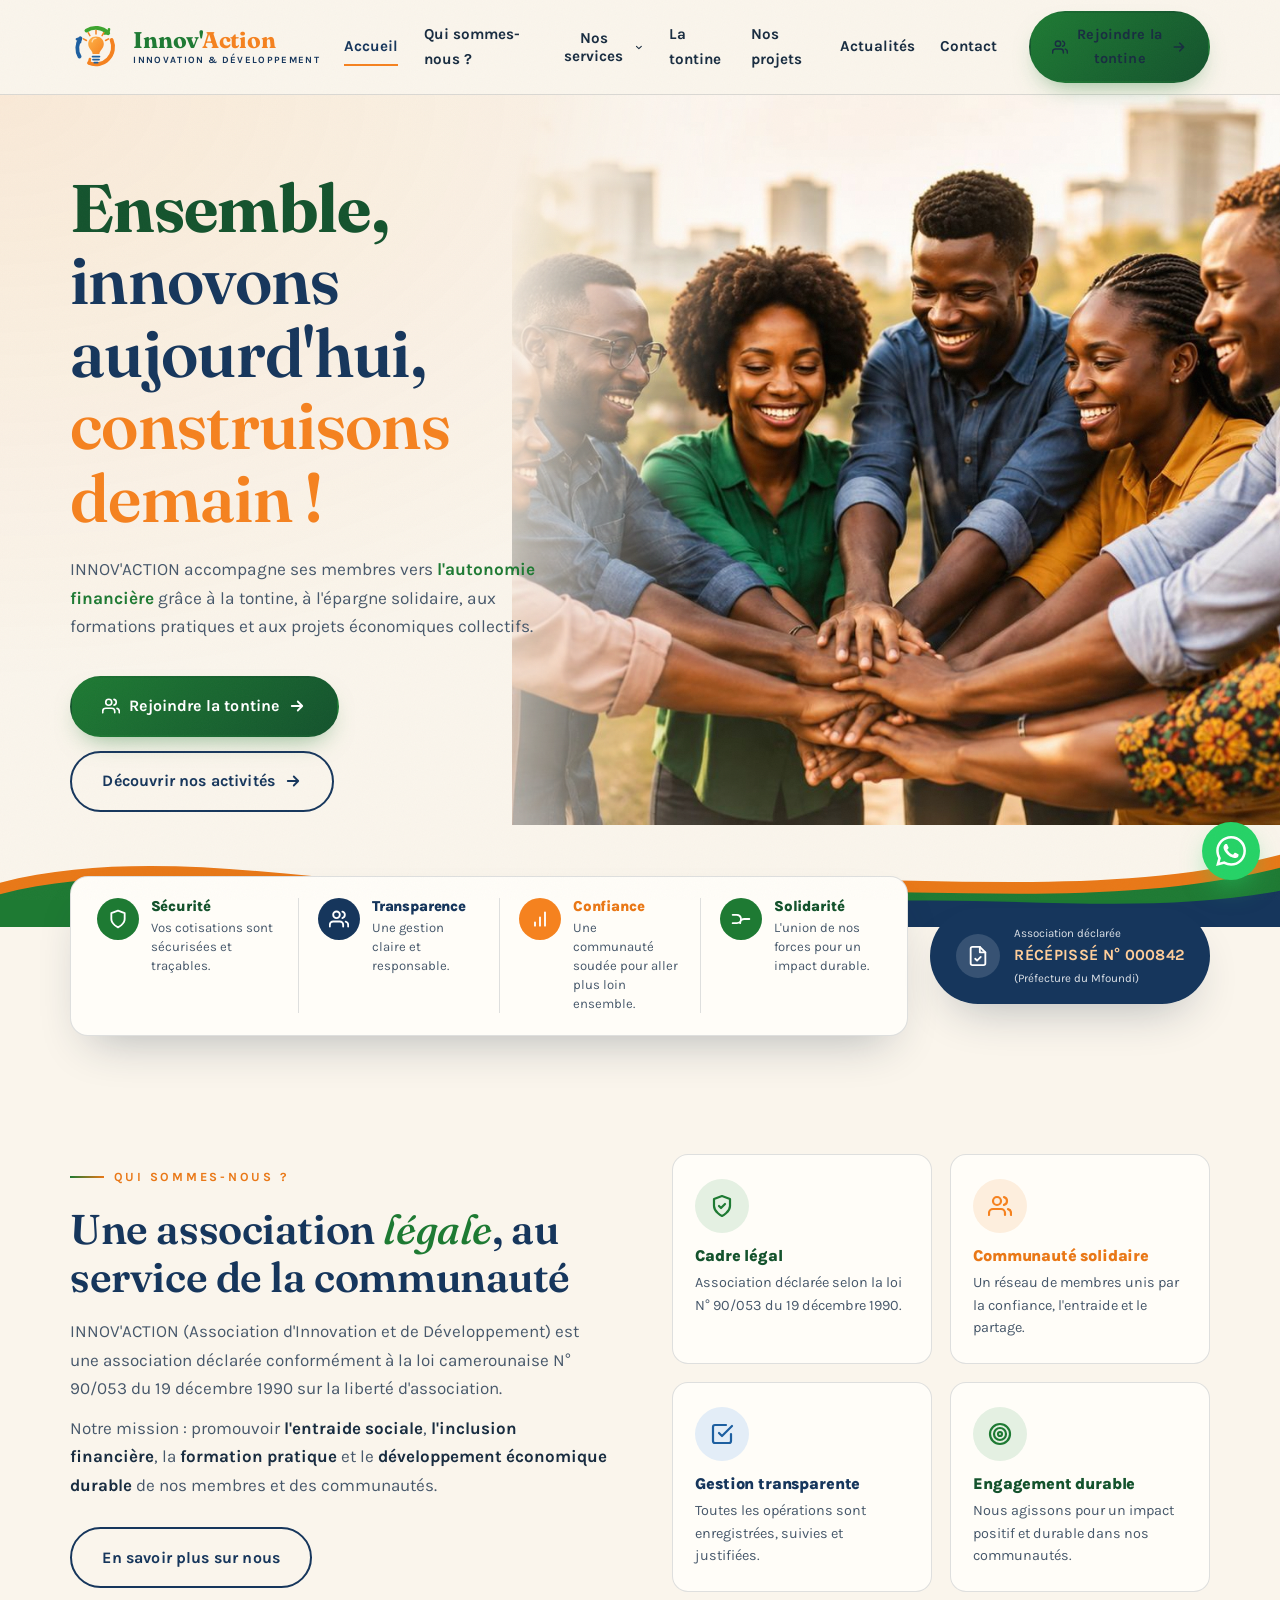
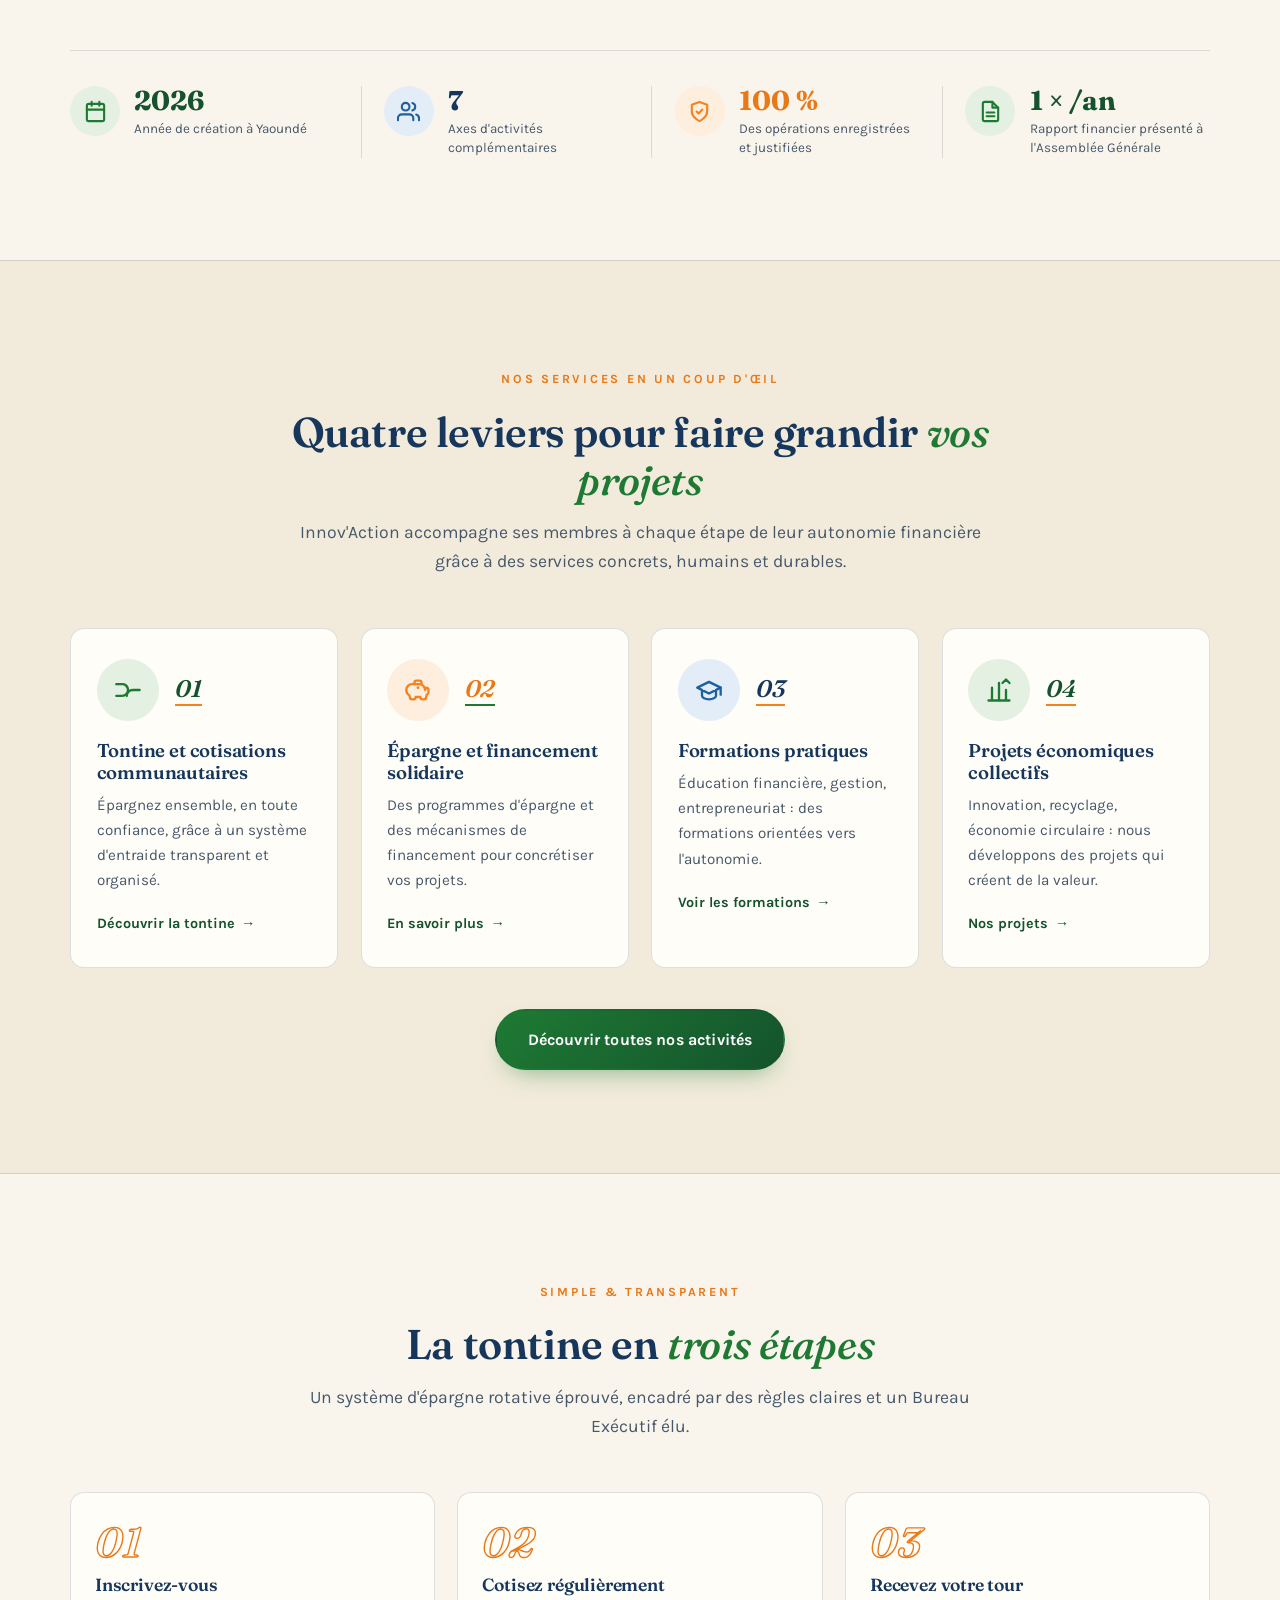
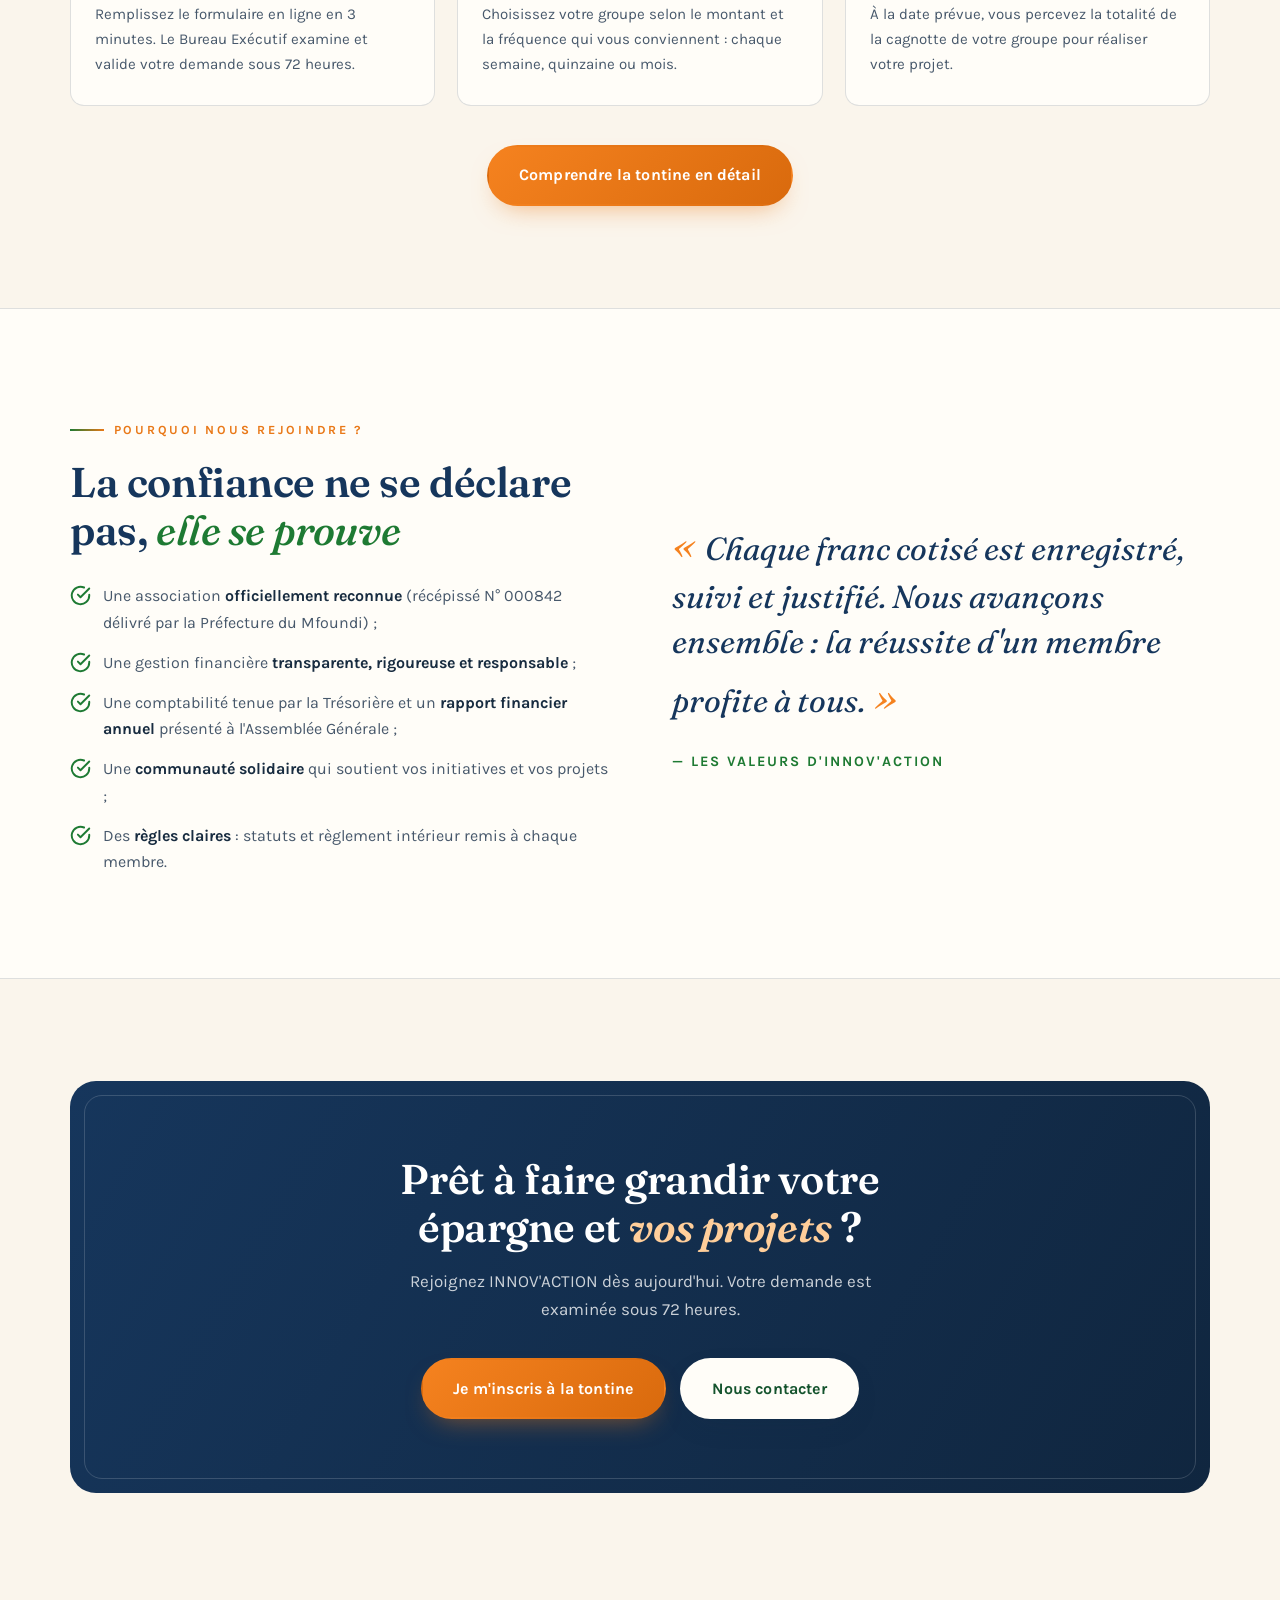
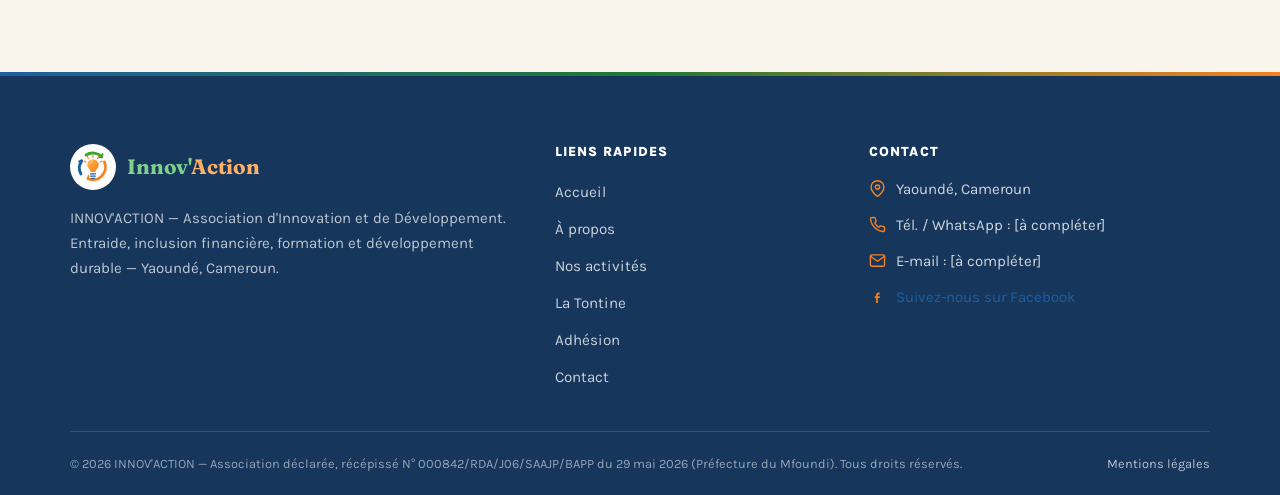
==== commit 65f26cac: "Refonte accueil selon maquette : hero photo + vague, bandeau confiance, tuiles pastel, menu déroulan" ====
--- a/index.html
+++ b/index.html
@@ -60,12 +60,28 @@
       <button class="nav-toggle" aria-label="Ouvrir le menu" aria-expanded="false"><span></span></button>
       <nav class="main-nav" aria-label="Navigation principale">
         <a href="index.html" class="active">Accueil</a>
-        <a href="a-propos.html">À propos</a>
-        <a href="activites.html">Nos activités</a>
-        <a href="tontine.html">La Tontine</a>
-        <a href="adhesion.html">Adhésion</a>
+        <a href="a-propos.html">Qui sommes-nous ?</a>
+        <div class="nav-sub">
+          <button class="nav-sub-btn" type="button" aria-expanded="false" aria-haspopup="true">Nos services
+            <svg viewBox="0 0 24 24" fill="none" stroke="currentColor" stroke-width="2.6" stroke-linecap="round" stroke-linejoin="round"><path d="M6 9l6 6 6-6"/></svg>
+          </button>
+          <div class="nav-sub-menu">
+            <a href="activites.html#tontine">Tontine &amp; cotisations</a>
+            <a href="activites.html#epargne">Épargne solidaire</a>
+            <a href="activites.html#formations">Formations pratiques</a>
+            <a href="activites.html#accompagnement">Accompagnement AGR</a>
+            <a href="adhesion.html">Adhésion / Devenir membre</a>
+          </div>
+        </div>
+        <a href="tontine.html">La tontine</a>
+        <a href="activites.html#projets">Nos projets</a>
+        <a href="actualites.html">Actualités</a>
         <a href="contact.html">Contact</a>
-        <span class="nav-cta"><a class="btn btn-orange" href="inscription.html">Inscription Tontine</a></span>
+        <span class="nav-cta"><a class="btn btn-primary" href="inscription.html">
+          <svg viewBox="0 0 24 24" fill="none" stroke="currentColor" stroke-width="2.2" stroke-linecap="round" stroke-linejoin="round"><path d="M17 21v-2a4 4 0 0 0-4-4H5a4 4 0 0 0-4 4v2"/><circle cx="9" cy="7" r="4"/><path d="M23 21v-2a4 4 0 0 0-3-3.87M16 3.13a4 4 0 0 1 0 7.75"/></svg>
+          Rejoindre la tontine
+          <svg viewBox="0 0 24 24" fill="none" stroke="currentColor" stroke-width="2.4" stroke-linecap="round" stroke-linejoin="round"><path d="M5 12h14M13 6l6 6-6 6"/></svg>
+        </a></span>
       </nav>
     </div>
   </header>
@@ -73,86 +89,92 @@
   <main>
 
     <!-- ================= HERO ================= -->
-    <section class="hero" aria-label="Présentation">
-      <div class="container hero-grid">
-        <div>
-          <span class="hero-badge reveal">
-            <span class="dot"></span>
-            Association déclarée — Récépissé N° 000842 (Préfecture du Mfoundi)
+    <section class="hero2" aria-label="Présentation">
+      <div class="hero2-img">
+        <img src="assets/hero-equipe.jpg" alt="Membres d'INNOV'ACTION unis, mains jointes en signe de solidarité" fetchpriority="high">
+      </div>
+      <div class="container">
+        <div class="hero2-grid">
+          <div class="hero2-copy">
+            <h1 class="reveal">
+              <span class="w1">Ensemble,</span><br>
+              innovons aujourd'hui,<br>
+              <span class="w2">construisons demain&nbsp;!</span>
+            </h1>
+            <p class="hero-sub reveal reveal-d1" style="margin-top:1.3rem;">
+              INNOV'ACTION accompagne ses membres vers <strong class="hl">l'autonomie financière</strong>
+              grâce à la tontine, à l'épargne solidaire, aux formations pratiques et aux projets
+              économiques collectifs.
+            </p>
+            <div class="hero-actions reveal reveal-d2">
+              <a class="btn btn-primary" href="inscription.html">
+                <svg viewBox="0 0 24 24" fill="none" stroke="currentColor" stroke-width="2.2" stroke-linecap="round" stroke-linejoin="round"><path d="M17 21v-2a4 4 0 0 0-4-4H5a4 4 0 0 0-4 4v2"/><circle cx="9" cy="7" r="4"/><path d="M23 21v-2a4 4 0 0 0-3-3.87M16 3.13a4 4 0 0 1 0 7.75"/></svg>
+                Rejoindre la tontine
+                <svg viewBox="0 0 24 24" fill="none" stroke="currentColor" stroke-width="2.4" stroke-linecap="round" stroke-linejoin="round"><path d="M5 12h14M13 6l6 6-6 6"/></svg>
+              </a>
+              <a class="btn btn-outline" href="activites.html">Découvrir nos activités
+                <svg viewBox="0 0 24 24" fill="none" stroke="currentColor" stroke-width="2.4" stroke-linecap="round" stroke-linejoin="round"><path d="M5 12h14M13 6l6 6-6 6"/></svg>
+              </a>
+            </div>
+          </div>
+        </div>
+      </div>
+      <svg class="hero2-wave" viewBox="0 0 1440 140" preserveAspectRatio="none" aria-hidden="true">
+        <path d="M0,86 C220,26 470,122 720,92 C970,62 1210,116 1440,52 L1440,140 L0,140 Z" fill="#e97817"/>
+        <path d="M0,100 C220,40 470,136 720,106 C970,76 1210,130 1440,68 L1440,140 L0,140 Z" fill="#1e7a33"/>
+        <path d="M860,122 C1060,86 1250,134 1440,96 L1440,140 L860,140 Z" fill="#16365c"/>
+      </svg>
+    </section>
+
+    <!-- ================= BANDEAU DE CONFIANCE ================= -->
+    <div class="container trust-row" aria-label="Nos engagements">
+      <div class="trust-card">
+        <div class="trust-item t-green">
+          <span class="ti-ic" style="background:var(--green);">
+            <svg viewBox="0 0 24 24" fill="none" stroke="currentColor" stroke-width="2.2" stroke-linecap="round" stroke-linejoin="round"><path d="M12 22s8-4 8-10V5l-8-3-8 3v7c0 6 8 10 8 10z"/></svg>
           </span>
-          <h1 class="reveal reveal-d1">Ensemble, <span class="hl-green">épargnons</span>, innovons et <span class="hl-orange">développons-nous.</span></h1>
-          <p class="hero-sub reveal reveal-d2">
-            INNOV'ACTION est une association camerounaise d'entraide et de développement basée à Yaoundé.
-            Nous accompagnons nos membres vers <strong>l'autonomie financière</strong> grâce à la tontine,
-            à l'épargne solidaire, aux formations pratiques et aux projets économiques collectifs.
-          </p>
-          <div class="hero-actions reveal reveal-d3">
-            <a class="btn btn-primary" href="inscription.html">Rejoindre la tontine
-              <svg viewBox="0 0 24 24" fill="none" stroke="currentColor" stroke-width="2.4" stroke-linecap="round" stroke-linejoin="round"><path d="M5 12h14M13 6l6 6-6 6"/></svg>
-            </a>
-            <a class="btn btn-outline" href="adhesion.html">Devenir membre</a>
-          </div>
-          <div class="hero-trust reveal reveal-d3">
-            <span class="item">
-              <svg viewBox="0 0 24 24" fill="none" stroke="#1e7a33" stroke-width="2.2" stroke-linecap="round" stroke-linejoin="round"><path d="M12 22s8-4 8-10V5l-8-3-8 3v7c0 6 8 10 8 10z"/></svg>
-              Cadre légal — loi N° 90/053
-            </span>
-            <span class="item">
-              <svg viewBox="0 0 24 24" fill="none" stroke="#e97817" stroke-width="2.2" stroke-linecap="round" stroke-linejoin="round"><path d="M17 21v-2a4 4 0 0 0-4-4H5a4 4 0 0 0-4 4v2"/><circle cx="9" cy="7" r="4"/><path d="M23 21v-2a4 4 0 0 0-3-3.87M16 3.13a4 4 0 0 1 0 7.75"/></svg>
-              Communauté solidaire
-            </span>
-            <span class="item">
-              <svg viewBox="0 0 24 24" fill="none" stroke="#1d5fa0" stroke-width="2.2" stroke-linecap="round" stroke-linejoin="round"><path d="M9 11l3 3L22 4"/><path d="M21 12v7a2 2 0 0 1-2 2H5a2 2 0 0 1-2-2V5a2 2 0 0 1 2-2h11"/></svg>
-              Gestion 100 % transparente
-            </span>
-          </div>
-        </div>
-
-        <div class="hero-visual reveal reveal-d2">
-          <div class="hero-card">
-            <img class="hc-logo" src="assets/logo.svg" alt="" aria-hidden="true">
-            <h3>Votre épargne, notre force collective</h3>
-            <p class="hc-sub">Quatre piliers pour bâtir votre autonomie financière :</p>
-            <div class="hc-rows">
-              <div class="hc-row">
-                <span class="ic ic-green">
-                  <svg viewBox="0 0 24 24" fill="none" stroke="currentColor" stroke-width="2.2" stroke-linecap="round" stroke-linejoin="round"><path d="M23 4v6h-6M1 20v-6h6"/><path d="M3.5 9a9 9 0 0 1 14.85-3.36L23 10M1 14l4.64 4.36A9 9 0 0 0 20.5 15"/></svg>
-                </span>
-                Tontine rotative sécurisée
-              </div>
-              <div class="hc-row">
-                <span class="ic ic-orange">
-                  <svg viewBox="0 0 24 24" fill="none" stroke="currentColor" stroke-width="2.2" stroke-linecap="round" stroke-linejoin="round"><path d="M12 1v22M17 5H9.5a3.5 3.5 0 0 0 0 7h5a3.5 3.5 0 0 1 0 7H6"/></svg>
-                </span>
-                Épargne &amp; financement solidaire
-              </div>
-              <div class="hc-row">
-                <span class="ic ic-blue">
-                  <svg viewBox="0 0 24 24" fill="none" stroke="currentColor" stroke-width="2.2" stroke-linecap="round" stroke-linejoin="round"><path d="M2 3h6a4 4 0 0 1 4 4v14a3 3 0 0 0-3-3H2zM22 3h-6a4 4 0 0 0-4 4v14a3 3 0 0 1 3-3h7z"/></svg>
-                </span>
-                Formations pratiques
-              </div>
-              <div class="hc-row">
-                <span class="ic ic-green">
-                  <svg viewBox="0 0 24 24" fill="none" stroke="currentColor" stroke-width="2.2" stroke-linecap="round" stroke-linejoin="round"><path d="M23 6l-9.5 9.5-5-5L1 18"/><path d="M17 6h6v6"/></svg>
-                </span>
-                Projets économiques collectifs
-              </div>
-            </div>
-          </div>
-          <div class="hero-stamp">
-            <strong>Reconnue officiellement</strong>
-            Récépissé N° 000842/RDA/J06/SAAJP/BAPP du 29 mai 2026 — Préfecture du Mfoundi, Yaoundé.
-          </div>
-        </div>
-      </div>
-    </section>
-
-    <!-- ================= BANDEAU VALEURS ================= -->
-    <div class="values-strip" aria-hidden="true">
-      <div class="values-track">
-        <span>Transparence</span><span>Solidarité</span><span>Rigueur</span><span>Responsabilité</span><span>Innovation</span>
-        <span>Transparence</span><span>Solidarité</span><span>Rigueur</span><span>Responsabilité</span><span>Innovation</span>
+          <div>
+            <h3>Sécurité</h3>
+            <p>Vos cotisations sont sécurisées et traçables.</p>
+          </div>
+        </div>
+        <div class="trust-item t-blue">
+          <span class="ti-ic" style="background:var(--blue-deep);">
+            <svg viewBox="0 0 24 24" fill="none" stroke="currentColor" stroke-width="2.2" stroke-linecap="round" stroke-linejoin="round"><path d="M17 21v-2a4 4 0 0 0-4-4H5a4 4 0 0 0-4 4v2"/><circle cx="9" cy="7" r="4"/><path d="M23 21v-2a4 4 0 0 0-3-3.87M16 3.13a4 4 0 0 1 0 7.75"/></svg>
+          </span>
+          <div>
+            <h3>Transparence</h3>
+            <p>Une gestion claire et responsable.</p>
+          </div>
+        </div>
+        <div class="trust-item t-orange">
+          <span class="ti-ic" style="background:var(--orange-bright);">
+            <svg viewBox="0 0 24 24" fill="none" stroke="currentColor" stroke-width="2.2" stroke-linecap="round" stroke-linejoin="round"><path d="M12 20V10M18 20V4M6 20v-4"/></svg>
+          </span>
+          <div>
+            <h3>Confiance</h3>
+            <p>Une communauté soudée pour aller plus loin ensemble.</p>
+          </div>
+        </div>
+        <div class="trust-item t-green">
+          <span class="ti-ic" style="background:var(--green);">
+            <svg viewBox="0 0 24 24" fill="none" stroke="currentColor" stroke-width="2.2" stroke-linecap="round" stroke-linejoin="round"><path d="M11 17a5 5 0 0 1 5-5h6M7 7a5 5 0 0 1 5 5v0a5 5 0 0 1-5 5H2M2 7h5a5 5 0 0 1 4.9 4"/></svg>
+          </span>
+          <div>
+            <h3>Solidarité</h3>
+            <p>L'union de nos forces pour un impact durable.</p>
+          </div>
+        </div>
+      </div>
+      <div class="recipisse-pill">
+        <span class="rp-ic">
+          <svg viewBox="0 0 24 24" fill="none" stroke="currentColor" stroke-width="2" stroke-linecap="round" stroke-linejoin="round"><path d="M14 2H6a2 2 0 0 0-2 2v16a2 2 0 0 0 2 2h12a2 2 0 0 0 2-2V8z"/><path d="M14 2v6h6M9 15l2 2 4-4"/></svg>
+        </span>
+        <span>
+          <small>Association déclarée</small>
+          <strong>RÉCÉPISSÉ N° 000842</strong>
+          <small>(Préfecture du Mfoundi)</small>
+        </span>
       </div>
     </div>
 
@@ -176,21 +198,73 @@
           </div>
         </div>
         <div class="reveal reveal-d1">
-          <div class="stats-band" style="grid-template-columns:1fr 1fr;">
-            <div class="stat">
+          <div class="info-tiles">
+            <div class="info-tile t-green">
+              <span class="icirc tint-green">
+                <svg viewBox="0 0 24 24" fill="none" stroke="currentColor" stroke-width="2.2" stroke-linecap="round" stroke-linejoin="round"><path d="M12 22s8-4 8-10V5l-8-3-8 3v7c0 6 8 10 8 10z"/><path d="M9 12l2 2 4-4"/></svg>
+              </span>
+              <h3>Cadre légal</h3>
+              <p>Association déclarée selon la loi N° 90/053 du 19 décembre 1990.</p>
+            </div>
+            <div class="info-tile t-orange">
+              <span class="icirc tint-orange">
+                <svg viewBox="0 0 24 24" fill="none" stroke="currentColor" stroke-width="2.2" stroke-linecap="round" stroke-linejoin="round"><path d="M17 21v-2a4 4 0 0 0-4-4H5a4 4 0 0 0-4 4v2"/><circle cx="9" cy="7" r="4"/><path d="M23 21v-2a4 4 0 0 0-3-3.87M16 3.13a4 4 0 0 1 0 7.75"/></svg>
+              </span>
+              <h3>Communauté solidaire</h3>
+              <p>Un réseau de membres unis par la confiance, l'entraide et le partage.</p>
+            </div>
+            <div class="info-tile t-blue">
+              <span class="icirc tint-blue">
+                <svg viewBox="0 0 24 24" fill="none" stroke="currentColor" stroke-width="2.2" stroke-linecap="round" stroke-linejoin="round"><path d="M9 11l3 3L22 4"/><path d="M21 12v7a2 2 0 0 1-2 2H5a2 2 0 0 1-2-2V5a2 2 0 0 1 2-2h11"/></svg>
+              </span>
+              <h3>Gestion transparente</h3>
+              <p>Toutes les opérations sont enregistrées, suivies et justifiées.</p>
+            </div>
+            <div class="info-tile t-green">
+              <span class="icirc tint-green">
+                <svg viewBox="0 0 24 24" fill="none" stroke="currentColor" stroke-width="2.2" stroke-linecap="round" stroke-linejoin="round"><circle cx="12" cy="12" r="10"/><circle cx="12" cy="12" r="6"/><circle cx="12" cy="12" r="2"/></svg>
+              </span>
+              <h3>Engagement durable</h3>
+              <p>Nous agissons pour un impact positif et durable dans nos communautés.</p>
+            </div>
+          </div>
+        </div>
+      </div>
+      <div class="container">
+        <div class="stats-light reveal">
+          <div class="stat-l t-green">
+            <span class="icirc tint-green">
+              <svg viewBox="0 0 24 24" fill="none" stroke="currentColor" stroke-width="2.2" stroke-linecap="round" stroke-linejoin="round"><rect x="3" y="4" width="18" height="18" rx="2"/><path d="M16 2v4M8 2v4M3 10h18"/></svg>
+            </span>
+            <div>
               <div class="num">2026</div>
               <div class="lbl">Année de création à Yaoundé</div>
             </div>
-            <div class="stat">
+          </div>
+          <div class="stat-l t-blue">
+            <span class="icirc tint-blue">
+              <svg viewBox="0 0 24 24" fill="none" stroke="currentColor" stroke-width="2.2" stroke-linecap="round" stroke-linejoin="round"><path d="M17 21v-2a4 4 0 0 0-4-4H5a4 4 0 0 0-4 4v2"/><circle cx="9" cy="7" r="4"/><path d="M23 21v-2a4 4 0 0 0-3-3.87M16 3.13a4 4 0 0 1 0 7.75"/></svg>
+            </span>
+            <div>
               <div class="num">7</div>
               <div class="lbl">Axes d'activités complémentaires</div>
             </div>
-            <div class="stat">
+          </div>
+          <div class="stat-l t-orange">
+            <span class="icirc tint-orange">
+              <svg viewBox="0 0 24 24" fill="none" stroke="currentColor" stroke-width="2.2" stroke-linecap="round" stroke-linejoin="round"><path d="M12 22s8-4 8-10V5l-8-3-8 3v7c0 6 8 10 8 10z"/><path d="M9 12l2 2 4-4"/></svg>
+            </span>
+            <div>
               <div class="num">100 %</div>
               <div class="lbl">Des opérations enregistrées et justifiées</div>
             </div>
-            <div class="stat">
-              <div class="num">1×/an</div>
+          </div>
+          <div class="stat-l t-green">
+            <span class="icirc tint-green">
+              <svg viewBox="0 0 24 24" fill="none" stroke="currentColor" stroke-width="2.2" stroke-linecap="round" stroke-linejoin="round"><path d="M14 2H6a2 2 0 0 0-2 2v16a2 2 0 0 0 2 2h12a2 2 0 0 0 2-2V8z"/><path d="M14 2v6h6M16 13H8M16 17H8"/></svg>
+            </span>
+            <div>
+              <div class="num">1 × /an</div>
               <div class="lbl">Rapport financier présenté à l'Assemblée Générale</div>
             </div>
           </div>
@@ -204,43 +278,60 @@
         <div class="section-head center reveal">
           <span class="eyebrow">Nos services en un coup d'œil</span>
           <h2 id="services-title">Quatre leviers pour faire grandir <span class="accent-italic">vos projets</span></h2>
+          <p>Innov'Action accompagne ses membres à chaque étape de leur autonomie financière grâce à des services concrets, humains et durables.</p>
         </div>
         <div class="cards-grid">
-          <article class="card reveal">
-            <span class="card-num">— 01</span>
-            <span class="card-icon ic-green">
-              <svg viewBox="0 0 24 24" fill="none" stroke="currentColor" stroke-width="2" stroke-linecap="round" stroke-linejoin="round"><path d="M23 4v6h-6M1 20v-6h6"/><path d="M3.5 9a9 9 0 0 1 14.85-3.36L23 10M1 14l4.64 4.36A9 9 0 0 0 20.5 15"/></svg>
-            </span>
-            <h3>Tontine et cotisations communautaires</h3>
-            <p>Épargnez ensemble, en toute confiance, grâce à un système d'entraide transparent et organisé.</p>
-            <a class="card-link" href="tontine.html">Découvrir la tontine</a>
+          <article class="card card--svc reveal">
+            <div class="svc-body">
+              <div class="svc-top">
+                <span class="icirc tint-green">
+                  <svg viewBox="0 0 24 24" fill="none" stroke="currentColor" stroke-width="2" stroke-linecap="round" stroke-linejoin="round"><path d="M11 17a5 5 0 0 1 5-5h6M7 7a5 5 0 0 1 5 5v0a5 5 0 0 1-5 5H2M2 7h5a5 5 0 0 1 4.9 4"/></svg>
+                </span>
+                <span class="svc-num">01</span>
+              </div>
+              <h3>Tontine et cotisations communautaires</h3>
+              <p>Épargnez ensemble, en toute confiance, grâce à un système d'entraide transparent et organisé.</p>
+              <a class="card-link" href="tontine.html">Découvrir la tontine</a>
+            </div>
           </article>
-          <article class="card reveal reveal-d1">
-            <span class="card-num">— 02</span>
-            <span class="card-icon ic-orange">
-              <svg viewBox="0 0 24 24" fill="none" stroke="currentColor" stroke-width="2" stroke-linecap="round" stroke-linejoin="round"><path d="M12 1v22M17 5H9.5a3.5 3.5 0 0 0 0 7h5a3.5 3.5 0 0 1 0 7H6"/></svg>
-            </span>
-            <h3>Épargne et financement solidaire</h3>
-            <p>Des programmes d'épargne et des mécanismes de financement pour concrétiser vos projets.</p>
-            <a class="card-link" href="activites.html">En savoir plus</a>
+          <article class="card card--svc reveal reveal-d1">
+            <div class="svc-body">
+              <div class="svc-top">
+                <span class="icirc tint-orange">
+                  <svg viewBox="0 0 24 24" fill="none" stroke="currentColor" stroke-width="2" stroke-linecap="round" stroke-linejoin="round"><path d="M19 10c1.1 0 2 .9 2 2v2c0 .9-.6 1.6-1.4 1.9L19 18a2 2 0 0 1-2 2h-1a2 2 0 0 1-2-2h-4a2 2 0 0 1-2 2H7a2 2 0 0 1-2-2l-.5-1.5A4.98 4.98 0 0 1 2 12c0-2.8 2.2-5 5-5h6c2.8 0 5 2.2 5 5z"/><circle cx="12" cy="10" r="1.2" fill="currentColor" stroke="none"/><path d="M9 7V5.5A1.5 1.5 0 0 1 10.5 4h3A1.5 1.5 0 0 1 15 5.5V7"/></svg>
+                </span>
+                <span class="svc-num">02</span>
+              </div>
+              <h3>Épargne et financement solidaire</h3>
+              <p>Des programmes d'épargne et des mécanismes de financement pour concrétiser vos projets.</p>
+              <a class="card-link" href="activites.html#epargne">En savoir plus</a>
+            </div>
           </article>
-          <article class="card reveal reveal-d2">
-            <span class="card-num">— 03</span>
-            <span class="card-icon ic-blue">
-              <svg viewBox="0 0 24 24" fill="none" stroke="currentColor" stroke-width="2" stroke-linecap="round" stroke-linejoin="round"><path d="M2 3h6a4 4 0 0 1 4 4v14a3 3 0 0 0-3-3H2zM22 3h-6a4 4 0 0 0-4 4v14a3 3 0 0 1 3-3h7z"/></svg>
-            </span>
-            <h3>Formations pratiques</h3>
-            <p>Éducation financière, gestion, entrepreneuriat : des formations orientées vers l'autonomie.</p>
-            <a class="card-link" href="activites.html">Voir les formations</a>
+          <article class="card card--svc reveal reveal-d2">
+            <div class="svc-body">
+              <div class="svc-top">
+                <span class="icirc tint-blue">
+                  <svg viewBox="0 0 24 24" fill="none" stroke="currentColor" stroke-width="2" stroke-linecap="round" stroke-linejoin="round"><path d="M22 10L12 5 2 10l10 5 10-5zM6 12v5c0 1.7 2.7 3 6 3s6-1.3 6-3v-5"/><path d="M22 10v6"/></svg>
+                </span>
+                <span class="svc-num">03</span>
+              </div>
+              <h3>Formations pratiques</h3>
+              <p>Éducation financière, gestion, entrepreneuriat : des formations orientées vers l'autonomie.</p>
+              <a class="card-link" href="activites.html#formations">Voir les formations</a>
+            </div>
           </article>
-          <article class="card reveal reveal-d3">
-            <span class="card-num">— 04</span>
-            <span class="card-icon ic-green">
-              <svg viewBox="0 0 24 24" fill="none" stroke="currentColor" stroke-width="2" stroke-linecap="round" stroke-linejoin="round"><path d="M23 6l-9.5 9.5-5-5L1 18"/><path d="M17 6h6v6"/></svg>
-            </span>
-            <h3>Projets économiques collectifs</h3>
-            <p>Innovation, recyclage, économie circulaire : nous développons des projets qui créent de la valeur.</p>
-            <a class="card-link" href="activites.html">Nos projets</a>
+          <article class="card card--svc reveal reveal-d3">
+            <div class="svc-body">
+              <div class="svc-top">
+                <span class="icirc tint-green">
+                  <svg viewBox="0 0 24 24" fill="none" stroke="currentColor" stroke-width="2" stroke-linecap="round" stroke-linejoin="round"><path d="M3 21h18M6 21V10M12 21V6M18 21v-9"/><path d="M15 6l3-3 3 3"/></svg>
+                </span>
+                <span class="svc-num">04</span>
+              </div>
+              <h3>Projets économiques collectifs</h3>
+              <p>Innovation, recyclage, économie circulaire : nous développons des projets qui créent de la valeur.</p>
+              <a class="card-link" href="activites.html#projets">Nos projets</a>
+            </div>
           </article>
         </div>
         <div style="text-align:center; margin-top:2.6rem;" class="reveal">
--- a/css/style.css
+++ b/css/style.css
@@ -1113,3 +1113,395 @@
   .vtimeline::before { left: 21px; }
   .vt-item .vt-dot { width: 44px; height: 44px; font-size: 0.9rem; }
 }
+
+/* ============================================================
+   V2 — Refonte page d'accueil (maquette juillet 2026)
+   ============================================================ */
+
+/* ---------- Navigation : lien actif souligné orange ---------- */
+.main-nav a.active { color: var(--blue-deep); }
+.main-nav a.active::after { width: 100%; background: var(--orange-bright); }
+
+/* ---------- Menu déroulant « Nos services » ---------- */
+.nav-sub { position: relative; }
+.nav-sub-btn {
+  display: inline-flex;
+  align-items: center;
+  gap: 0.35rem;
+  background: none;
+  border: none;
+  cursor: pointer;
+  font-family: var(--font-body);
+  font-size: 0.95rem;
+  font-weight: 700;
+  color: var(--ink);
+  padding: 0.3rem 0;
+  position: relative;
+}
+.nav-sub-btn::after {
+  content: "";
+  position: absolute;
+  left: 0; bottom: -2px;
+  width: 0%;
+  height: 2px;
+  background: var(--orange-bright);
+  transition: width var(--transition);
+}
+.nav-sub:hover .nav-sub-btn::after,
+.nav-sub-btn.active::after { width: 100%; }
+.nav-sub-btn.active { color: var(--blue-deep); }
+.nav-sub-btn svg { width: 13px; height: 13px; transition: transform var(--transition); }
+.nav-sub:hover .nav-sub-btn svg, .nav-sub-btn[aria-expanded="true"] svg { transform: rotate(180deg); }
+
+.nav-sub-menu {
+  position: absolute;
+  top: calc(100% + 12px);
+  left: 50%;
+  transform: translateX(-50%) translateY(8px);
+  min-width: 240px;
+  background: var(--paper);
+  border: 1px solid var(--line);
+  border-radius: 14px;
+  box-shadow: var(--shadow-lift);
+  padding: 0.55rem;
+  display: grid;
+  gap: 2px;
+  opacity: 0;
+  pointer-events: none;
+  transition: opacity var(--transition), transform var(--transition);
+  z-index: 1100;
+}
+.nav-sub-menu::before {
+  content: "";
+  position: absolute;
+  top: -14px; left: 0; right: 0;
+  height: 14px;
+}
+.nav-sub:hover .nav-sub-menu,
+.nav-sub-menu.open {
+  opacity: 1;
+  pointer-events: auto;
+  transform: translateX(-50%) translateY(0);
+}
+.nav-sub-menu a {
+  padding: 0.6rem 0.9rem !important;
+  border-radius: 9px;
+  font-size: 0.92rem !important;
+  white-space: nowrap;
+}
+.nav-sub-menu a::after { display: none; }
+.nav-sub-menu a:hover { background: var(--green-soft); color: var(--green-deep); }
+
+/* Bouton CTA nav avec icône */
+.nav-cta .btn svg { width: 16px; height: 16px; }
+
+/* ---------- HERO V2 : photo + vague ---------- */
+.hero2 {
+  position: relative;
+  overflow: hidden;
+  padding: 0;
+  background:
+    radial-gradient(ellipse at 0% 0%, rgba(245, 130, 31, 0.10), transparent 50%),
+    var(--ivory);
+}
+.hero2-grid {
+  position: relative;
+  display: grid;
+  grid-template-columns: 0.92fr 1.08fr;
+  align-items: center;
+  gap: 0;
+  min-height: 540px;
+}
+.hero2-copy {
+  position: relative;
+  z-index: 3;
+  padding: clamp(3rem, 6vw, 5rem) 0 clamp(6rem, 9vw, 8rem);
+}
+.hero2-copy h1 {
+  font-size: clamp(2.5rem, 5.6vw, 4.2rem);
+  line-height: 1.08;
+}
+.hero2-copy h1 .w1 { color: var(--green-deep); font-weight: 700; }
+.hero2-copy h1 .w2 { color: var(--orange-bright); }
+.hero2-copy .hero-sub { font-size: 1.08rem; max-width: 480px; }
+.hero2-copy .hero-sub .hl { color: var(--green); }
+
+.hero2-img {
+  position: absolute;
+  top: 0;
+  right: 0;
+  bottom: clamp(70px, 8vw, 105px);
+  width: 60%;
+  z-index: 1;
+}
+.hero2-img img {
+  width: 100%;
+  height: 100%;
+  object-fit: cover;
+  object-position: center 30%;
+  -webkit-mask-image: linear-gradient(100deg, transparent 2%, #000 30%);
+          mask-image: linear-gradient(100deg, transparent 2%, #000 30%);
+}
+
+.hero2-wave {
+  position: absolute;
+  left: 0; right: 0; bottom: 0;
+  width: 100%;
+  height: clamp(75px, 9vw, 115px);
+  display: block;
+  z-index: 2;
+  pointer-events: none;
+}
+
+/* Bandeau de confiance sous le hero */
+.trust-row {
+  position: relative;
+  z-index: 4;
+  display: grid;
+  grid-template-columns: 1fr auto;
+  gap: 1.4rem;
+  align-items: stretch;
+  margin-top: clamp(-58px, -4vw, -34px);
+  padding-bottom: 1rem;
+}
+.trust-card {
+  background: var(--paper);
+  border: 1px solid var(--line);
+  border-radius: 18px;
+  box-shadow: var(--shadow-lift);
+  padding: 1.35rem 1.6rem;
+  display: grid;
+  grid-template-columns: repeat(4, 1fr);
+  gap: 1.2rem;
+}
+.trust-item { display: flex; gap: 0.75rem; align-items: flex-start; }
+.trust-item + .trust-item { border-left: 1px solid var(--line); padding-left: 1.2rem; }
+.trust-item .ti-ic {
+  width: 42px; height: 42px;
+  flex: none;
+  border-radius: 50%;
+  display: grid;
+  place-items: center;
+  color: #fff;
+}
+.trust-item .ti-ic svg { width: 20px; height: 20px; }
+.trust-item h3 { font-family: var(--font-body); font-weight: 800; font-size: 0.92rem; margin-bottom: 0.15rem; }
+.trust-item p { font-size: 0.82rem; line-height: 1.45; }
+.trust-item.t-green h3 { color: var(--green-deep); }
+.trust-item.t-blue h3 { color: var(--blue-deep); }
+.trust-item.t-orange h3 { color: var(--orange); }
+
+.recipisse-pill {
+  background: var(--blue-deep);
+  color: #fff;
+  border-radius: 999px;
+  padding: 1rem 1.6rem;
+  display: flex;
+  align-items: center;
+  gap: 0.9rem;
+  box-shadow: var(--shadow-lift);
+  align-self: center;
+}
+.recipisse-pill .rp-ic {
+  width: 44px; height: 44px;
+  flex: none;
+  border-radius: 50%;
+  background: rgba(255, 255, 255, 0.14);
+  display: grid;
+  place-items: center;
+}
+.recipisse-pill .rp-ic svg { width: 22px; height: 22px; }
+.recipisse-pill small { display: block; font-size: 0.72rem; opacity: 0.85; }
+.recipisse-pill strong { display: block; font-size: 0.98rem; letter-spacing: 0.02em; color: #ffce9a; }
+
+/* ---------- Cercles d'icônes pastel ---------- */
+.icirc {
+  width: 62px; height: 62px;
+  border-radius: 50%;
+  display: grid;
+  place-items: center;
+  flex: none;
+}
+.icirc svg { width: 28px; height: 28px; }
+.icirc.tint-green { background: var(--green-soft); color: var(--green); }
+.icirc.tint-orange { background: var(--orange-soft); color: var(--orange-bright); }
+.icirc.tint-blue { background: var(--blue-soft); color: var(--blue); }
+
+/* ---------- Tuiles « Qui sommes-nous » ---------- */
+.info-tiles {
+  display: grid;
+  grid-template-columns: 1fr 1fr;
+  gap: 1.1rem;
+}
+.info-tile {
+  background: var(--paper);
+  border: 1px solid var(--line);
+  border-radius: 16px;
+  padding: 1.5rem 1.4rem;
+  transition: transform var(--transition), box-shadow var(--transition);
+}
+.info-tile:hover { transform: translateY(-4px); box-shadow: var(--shadow-lift); }
+.info-tile .icirc { width: 54px; height: 54px; margin-bottom: 0.9rem; }
+.info-tile .icirc svg { width: 24px; height: 24px; }
+.info-tile h3 { font-family: var(--font-body); font-weight: 800; font-size: 1rem; margin-bottom: 0.4rem; }
+.info-tile p { font-size: 0.9rem; line-height: 1.55; }
+.info-tile.t-green h3 { color: var(--green-deep); }
+.info-tile.t-orange h3 { color: var(--orange); }
+.info-tile.t-blue h3 { color: var(--blue-deep); }
+
+/* ---------- Bandeau chiffres clair ---------- */
+.stats-light {
+  display: grid;
+  grid-template-columns: repeat(4, 1fr);
+  gap: 1.4rem;
+  border-top: 1px solid var(--line);
+  padding-top: 2.2rem;
+  margin-top: clamp(2.5rem, 5vw, 3.6rem);
+}
+.stat-l { display: flex; gap: 0.9rem; align-items: flex-start; }
+.stat-l + .stat-l { border-left: 1px solid var(--line); padding-left: 1.4rem; }
+.stat-l .icirc { width: 50px; height: 50px; }
+.stat-l .icirc svg { width: 23px; height: 23px; }
+.stat-l .num {
+  font-family: var(--font-display);
+  font-size: 1.7rem;
+  font-weight: 700;
+  line-height: 1.1;
+}
+.stat-l.t-green .num { color: var(--green-deep); }
+.stat-l.t-orange .num { color: var(--orange); }
+.stat-l.t-blue .num { color: var(--blue-deep); }
+.stat-l .lbl { font-size: 0.84rem; color: var(--ink-soft); margin-top: 0.25rem; line-height: 1.4; }
+
+/* ---------- Cartes services V2 ---------- */
+.card--svc .svc-top {
+  display: flex;
+  align-items: center;
+  gap: 1rem;
+  margin-bottom: 1.2rem;
+}
+.card--svc .svc-num {
+  font-family: var(--font-display);
+  font-style: italic;
+  font-size: 1.5rem;
+  font-weight: 600;
+  color: var(--green-deep);
+  border-bottom: 2px solid var(--orange-bright);
+  line-height: 1.25;
+}
+.card--svc:nth-child(2) .svc-num { color: var(--orange); border-color: var(--green); }
+.card--svc:nth-child(3) .svc-num { color: var(--blue-deep); border-color: var(--orange-bright); }
+.card--svc h3 { font-size: 1.16rem; }
+
+/* ---------- Mot du Président ---------- */
+.president-block {
+  display: grid;
+  grid-template-columns: 240px 1fr;
+  gap: 2.2rem;
+  align-items: center;
+  background: var(--paper);
+  border: 1px solid var(--line);
+  border-radius: 22px;
+  padding: clamp(1.8rem, 4vw, 2.8rem);
+  box-shadow: var(--shadow-soft);
+}
+.president-photo {
+  width: 100%;
+  aspect-ratio: 1;
+  border-radius: 18px;
+  overflow: hidden;
+  background: linear-gradient(135deg, var(--green), var(--green-deep));
+  display: grid;
+  place-items: center;
+  font-family: var(--font-display);
+  font-size: 3.4rem;
+  font-weight: 700;
+  color: #fff;
+  position: relative;
+}
+.president-photo img { width: 100%; height: 100%; object-fit: cover; }
+.president-block blockquote {
+  font-family: var(--font-display);
+  font-style: italic;
+  font-size: clamp(1.08rem, 1.8vw, 1.3rem);
+  color: var(--blue-deep);
+  line-height: 1.55;
+  border: none;
+}
+.president-block .p-name {
+  margin-top: 1.1rem;
+  font-weight: 800;
+  color: var(--ink);
+  font-size: 0.98rem;
+}
+.president-block .p-role {
+  font-size: 0.8rem;
+  font-weight: 700;
+  letter-spacing: 0.16em;
+  text-transform: uppercase;
+  color: var(--orange);
+}
+
+/* ---------- Responsive V2 ---------- */
+@media (max-width: 1020px) {
+  .trust-card { grid-template-columns: 1fr 1fr; }
+  .trust-item + .trust-item { border-left: none; padding-left: 0; }
+  .stats-light { grid-template-columns: 1fr 1fr; }
+  .stat-l + .stat-l { border-left: none; padding-left: 0; }
+}
+
+@media (max-width: 880px) {
+  .hero2-grid { grid-template-columns: 1fr; min-height: 0; }
+  .hero2-copy { padding: 2.6rem 0 1rem; }
+  .hero2-img {
+    position: relative;
+    inset: auto;
+    width: 100%;
+    height: 330px;
+    margin-bottom: -40px;
+  }
+  .hero2-img img {
+    -webkit-mask-image: linear-gradient(180deg, transparent 0%, #000 18%);
+            mask-image: linear-gradient(180deg, transparent 0%, #000 18%);
+  }
+  .hero2 { padding-bottom: 0; }
+  .hero2-wave { position: relative; margin-top: -50px; }
+  .trust-row { grid-template-columns: 1fr; margin-top: -30px; }
+  .recipisse-pill { order: -1; justify-self: center; margin-top: -26px; z-index: 5; }
+  .nav-sub { display: contents; }
+  .nav-sub-btn { padding: 0.85rem 6%; font-size: 1.05rem; justify-content: space-between; width: 100%; }
+  .nav-sub-btn::after { display: none; }
+  .nav-sub-menu {
+    position: static;
+    transform: none;
+    opacity: 1;
+    pointer-events: auto;
+    box-shadow: none;
+    border: none;
+    border-radius: 0;
+    background: var(--green-soft);
+    min-width: 0;
+    display: none;
+    padding: 0.3rem 0;
+  }
+  .nav-sub-menu.open { display: grid; }
+  .nav-sub-menu a { padding: 0.7rem 10% !important; white-space: normal; }
+  .president-block { grid-template-columns: 1fr; }
+  .president-photo { max-width: 220px; }
+}
+
+@media (max-width: 620px) {
+  .trust-card { grid-template-columns: 1fr 1fr; padding: 1.1rem; gap: 1rem; }
+  .stats-light { grid-template-columns: 1fr 1fr; gap: 1.1rem; }
+  .hero2-copy h1 { font-size: 2.35rem; }
+  .hero2-img { height: 250px; }
+  /* Cartes services en lignes horizontales (mobile) */
+  .card--svc { flex-direction: row; align-items: flex-start; gap: 1rem; padding: 1.3rem 1.2rem; }
+  .card--svc .svc-top { flex-direction: column; align-items: flex-start; gap: 0.4rem; margin-bottom: 0; }
+  .card--svc .svc-body { flex: 1; }
+  .card--svc .icirc { width: 52px; height: 52px; }
+  .card--svc .icirc svg { width: 24px; height: 24px; }
+}
+
+/* Ancres : compenser le header sticky */
+[id] { scroll-margin-top: 96px; }
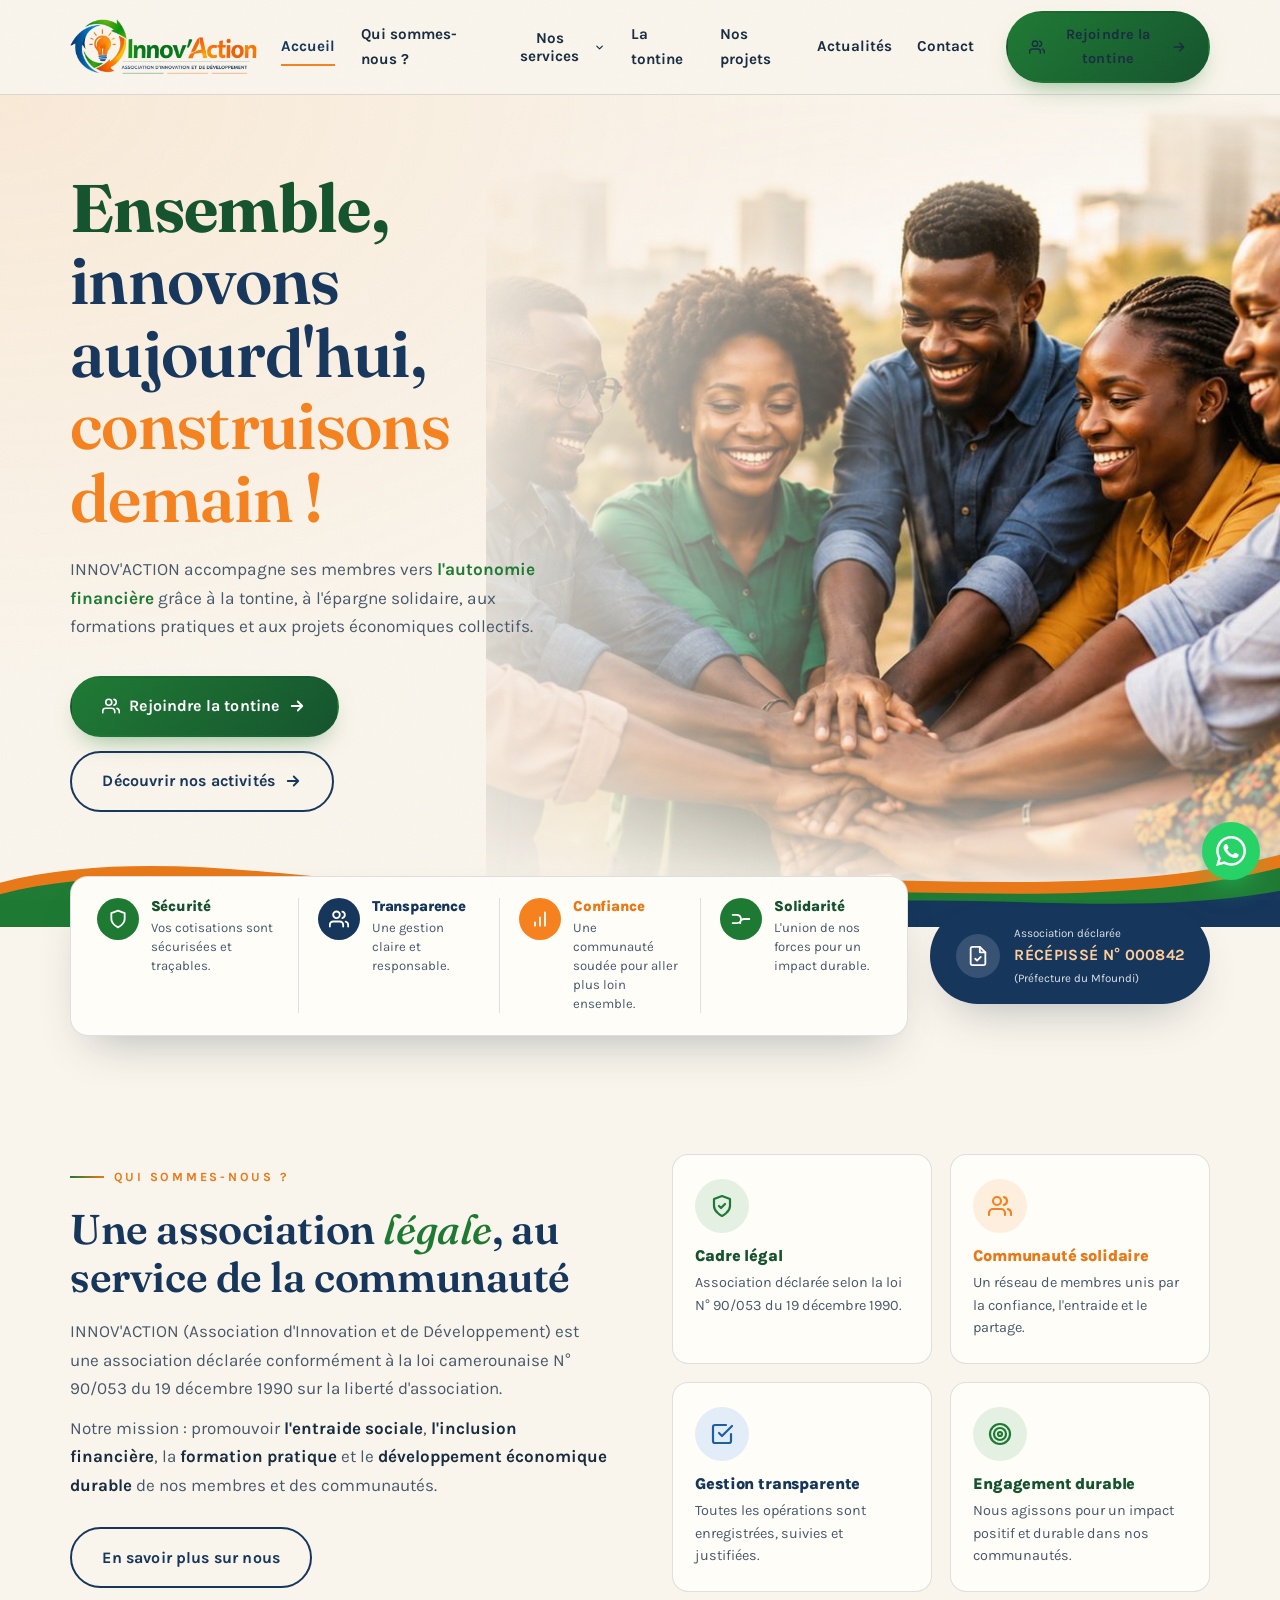
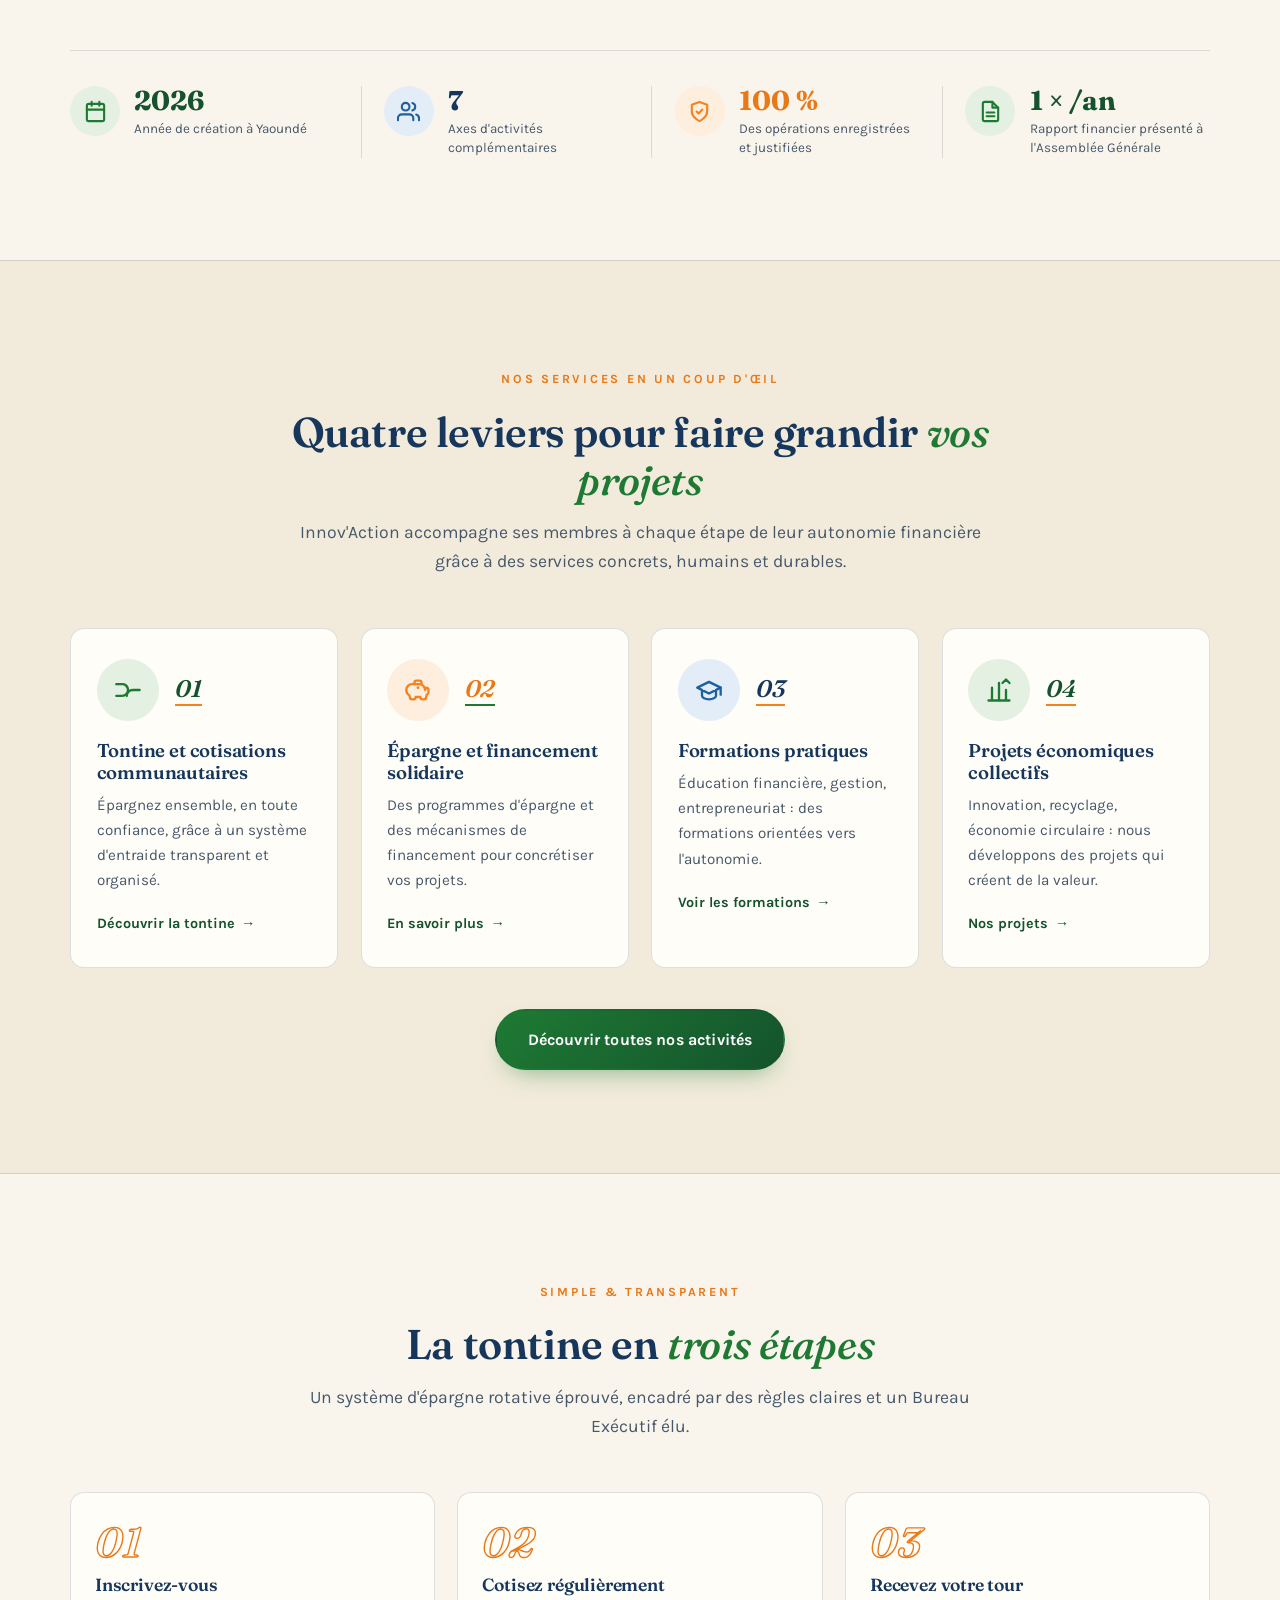
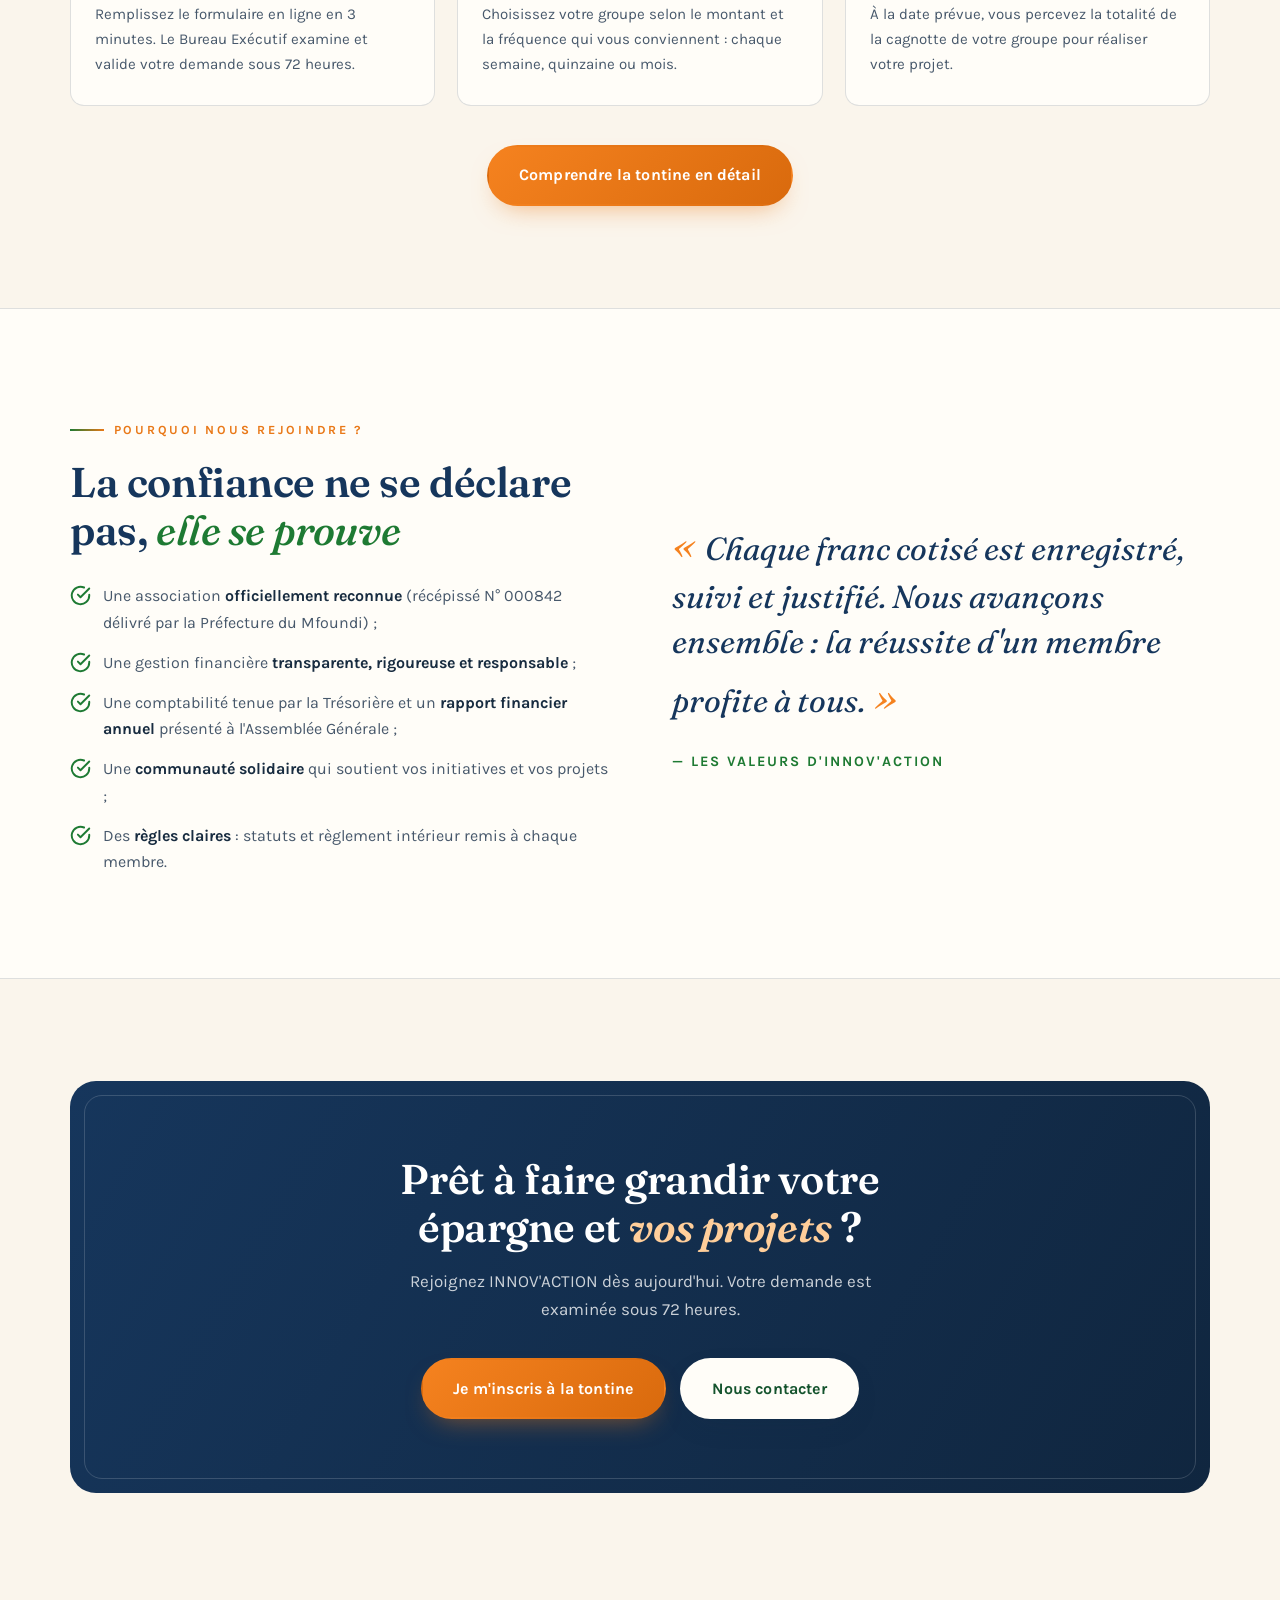
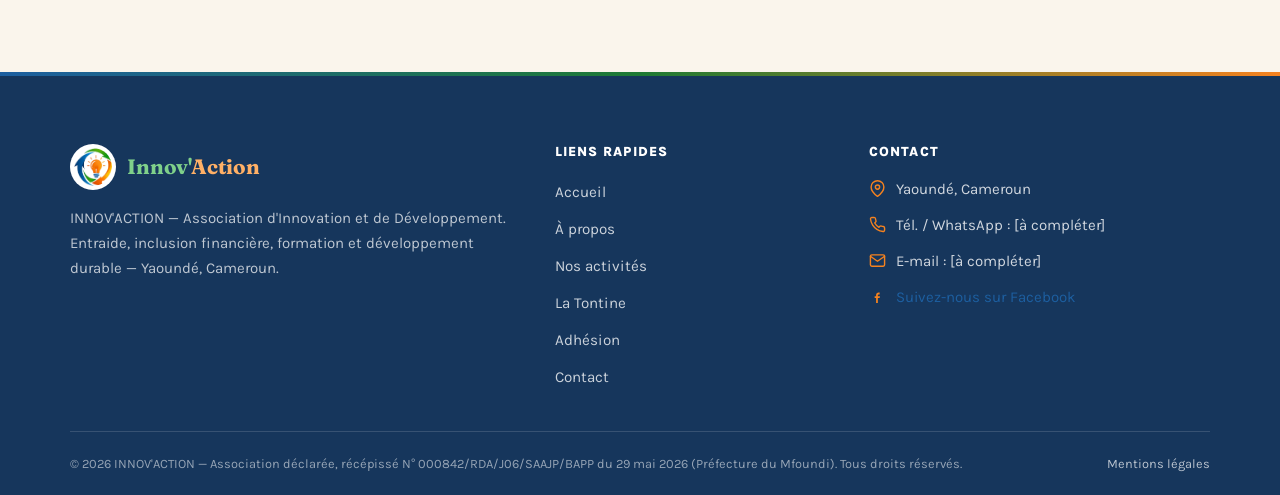
==== commit daed7d76: "Logo officiel partout, photos du Président et du SG, CTA mobile dans le header - Remplacement du log" ====
--- a/index.html
+++ b/index.html
@@ -16,10 +16,10 @@
   <meta property="og:title" content="INNOV'ACTION — Ensemble, épargnons, innovons et développons-nous">
   <meta property="og:description" content="Association camerounaise d'entraide et de développement : tontine transparente, épargne solidaire, formations et projets collectifs à Yaoundé.">
   <meta property="og:url" content="https://www.innovaction-cameroun.org/">
-  <meta property="og:image" content="https://www.innovaction-cameroun.org/assets/logo.svg">
+  <meta property="og:image" content="https://www.innovaction-cameroun.org/assets/logo.png">
   <meta name="twitter:card" content="summary">
 
-  <link rel="icon" type="image/svg+xml" href="assets/logo.svg">
+  <link rel="icon" type="image/png" href="assets/logo-icone.png">
   <link rel="preconnect" href="https://fonts.googleapis.com">
   <link rel="preconnect" href="https://fonts.gstatic.com" crossorigin>
   <link href="https://fonts.googleapis.com/css2?family=Fraunces:ital,opsz,wght@0,9..144,400..700;1,9..144,400..700&family=Karla:ital,wght@0,400..800;1,400..800&display=swap" rel="stylesheet">
@@ -33,7 +33,7 @@
     "name": "INNOV'ACTION",
     "alternateName": "Association d'Innovation et de Développement",
     "url": "https://www.innovaction-cameroun.org/",
-    "logo": "https://www.innovaction-cameroun.org/assets/logo.svg",
+    "logo": "https://www.innovaction-cameroun.org/assets/logo.png",
     "foundingDate": "2026-05-25",
     "address": {
       "@type": "PostalAddress",
@@ -51,11 +51,11 @@
   <header class="site-header">
     <div class="container header-inner">
       <a class="brand" href="index.html" aria-label="INNOV'ACTION — Accueil">
-        <img src="assets/logo.svg" alt="Logo INNOV'ACTION" width="52" height="52">
-        <span class="brand-text">
-          <span class="brand-name"><span class="n1">Innov'</span><span class="n2">Action</span></span>
-          <span class="brand-tag">Innovation &amp; Développement</span>
-        </span>
+        <img class="brand-logo" src="assets/logo.png" alt="Innov'Action — Association d'Innovation et de Développement">
+      </a>
+      <a class="btn btn-primary header-cta-mobile" href="inscription.html">
+        <svg viewBox="0 0 24 24" fill="none" stroke="currentColor" stroke-width="2.2" stroke-linecap="round" stroke-linejoin="round"><path d="M17 21v-2a4 4 0 0 0-4-4H5a4 4 0 0 0-4 4v2"/><circle cx="9" cy="7" r="4"/><path d="M23 21v-2a4 4 0 0 0-3-3.87M16 3.13a4 4 0 0 1 0 7.75"/></svg>
+        Rejoindre la tontine
       </a>
       <button class="nav-toggle" aria-label="Ouvrir le menu" aria-expanded="false"><span></span></button>
       <nav class="main-nav" aria-label="Navigation principale">
@@ -430,7 +430,7 @@
       <div class="footer-grid">
         <div>
           <div class="footer-brand">
-            <img src="assets/logo.svg" alt="Logo INNOV'ACTION" width="46" height="46">
+            <img src="assets/logo-icone.png" alt="Logo INNOV'ACTION" width="46" height="46">
             <span class="brand-name"><span class="n1">Innov'</span><span class="n2">Action</span></span>
           </div>
           <p>INNOV'ACTION — Association d'Innovation et de Développement. Entraide, inclusion financière, formation et développement durable — Yaoundé, Cameroun.</p>
--- a/css/style.css
+++ b/css/style.css
@@ -206,6 +206,7 @@
   gap: 0.7rem;
   flex: none;
 }
+.brand img.brand-logo { height: 56px; width: auto; display: block; }
 .brand img { width: 52px; height: 52px; }
 .brand-text { line-height: 1.05; }
 .brand-name {
@@ -248,6 +249,9 @@
 
 .nav-cta { margin-left: 0.4rem; }
 .nav-cta .btn { padding: 0.62rem 1.3rem; font-size: 0.9rem; }
+
+/* Bouton « Rejoindre la tontine » affiché dans la barre sur mobile */
+.header-cta-mobile { display: none; }
 
 .nav-toggle {
   display: none;
@@ -766,6 +770,15 @@
   font-size: 1.7rem;
   font-weight: 700;
   color: #fff;
+}
+.team-avatar.team-avatar-photo { overflow: hidden; position: relative; }
+.team-avatar img {
+  position: absolute;
+  inset: 0;
+  width: 100%;
+  height: 100%;
+  object-fit: cover;
+  object-position: center 20%;
 }
 .team-card .role {
   font-size: 0.78rem;
@@ -1062,6 +1075,16 @@
 
 @media (max-width: 880px) {
   .nav-toggle { display: flex; }
+  .header-cta-mobile {
+    display: inline-flex;
+    align-items: center;
+    gap: 0.4rem;
+    margin-left: auto;
+    padding: 0.5rem 0.95rem;
+    font-size: 0.84rem;
+    white-space: nowrap;
+  }
+  .header-cta-mobile svg { width: 15px; height: 15px; }
   .main-nav {
     position: fixed;
     top: 69px;
@@ -1107,7 +1130,10 @@
   .cta-final .actions .btn { width: 100%; }
   .brand-tag { display: none; }
   .brand img { width: 44px; height: 44px; }
+  .brand img.brand-logo { height: 42px; width: auto; }
   .brand-name { font-size: 1.2rem; }
+  .header-inner { gap: 0.7rem; }
+  .header-cta-mobile { font-size: 0.76rem; padding: 0.46rem 0.75rem; gap: 0.32rem; }
   .hero-stamp { position: static; transform: none; margin-top: 1rem; max-width: none; }
   .vt-item { gap: 0.9rem; }
   .vtimeline::before { left: 21px; }
@@ -1230,8 +1256,8 @@
   position: absolute;
   top: 0;
   right: 0;
-  bottom: clamp(70px, 8vw, 105px);
-  width: 60%;
+  bottom: 0;
+  width: 62%;
   z-index: 1;
 }
 .hero2-img img {
@@ -1239,8 +1265,15 @@
   height: 100%;
   object-fit: cover;
   object-position: center 30%;
-  -webkit-mask-image: linear-gradient(100deg, transparent 2%, #000 30%);
-          mask-image: linear-gradient(100deg, transparent 2%, #000 30%);
+  /* Fondu sur tous les bords : gauche + haut + bas (le bord droit touche l'écran) */
+  -webkit-mask-image:
+    linear-gradient(100deg, transparent 0%, rgba(0,0,0,0.35) 25%, #000 58%),
+    linear-gradient(180deg, transparent 0%, #000 16%, #000 72%, transparent 97%);
+  -webkit-mask-composite: source-in;
+          mask-image:
+    linear-gradient(100deg, transparent 0%, rgba(0,0,0,0.35) 25%, #000 58%),
+    linear-gradient(180deg, transparent 0%, #000 16%, #000 72%, transparent 97%);
+          mask-composite: intersect;
 }
 
 .hero2-wave {
@@ -1419,7 +1452,14 @@
   color: #fff;
   position: relative;
 }
-.president-photo img { width: 100%; height: 100%; object-fit: cover; }
+.president-photo img {
+  position: absolute;
+  inset: 0;
+  width: 100%;
+  height: 100%;
+  object-fit: cover;
+  object-position: center 15%;
+}
 .president-block blockquote {
   font-family: var(--font-display);
   font-style: italic;
@@ -1461,8 +1501,14 @@
     margin-bottom: -40px;
   }
   .hero2-img img {
-    -webkit-mask-image: linear-gradient(180deg, transparent 0%, #000 18%);
-            mask-image: linear-gradient(180deg, transparent 0%, #000 18%);
+    -webkit-mask-image:
+      linear-gradient(180deg, transparent 0%, #000 20%, #000 78%, transparent 100%),
+      linear-gradient(90deg, transparent 0%, #000 8%, #000 92%, transparent 100%);
+    -webkit-mask-composite: source-in;
+            mask-image:
+      linear-gradient(180deg, transparent 0%, #000 20%, #000 78%, transparent 100%),
+      linear-gradient(90deg, transparent 0%, #000 8%, #000 92%, transparent 100%);
+            mask-composite: intersect;
   }
   .hero2 { padding-bottom: 0; }
   .hero2-wave { position: relative; margin-top: -50px; }
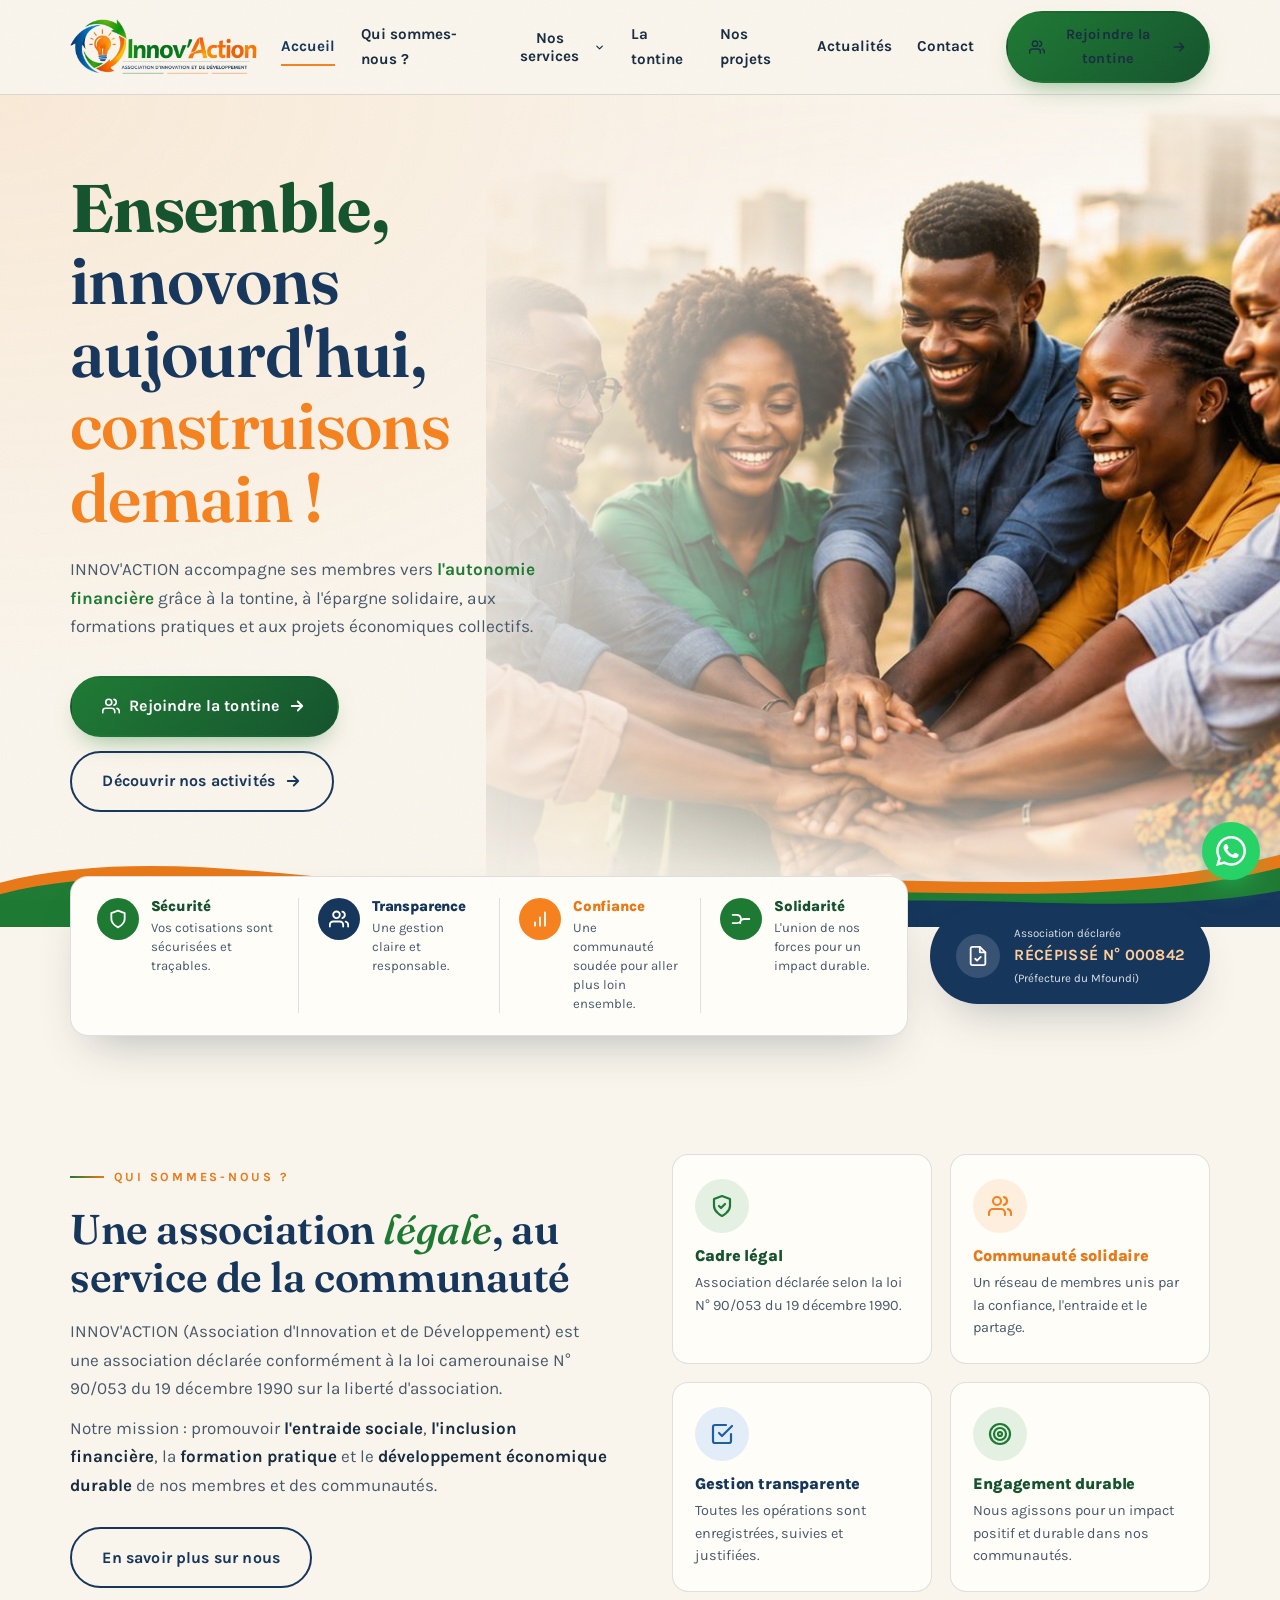
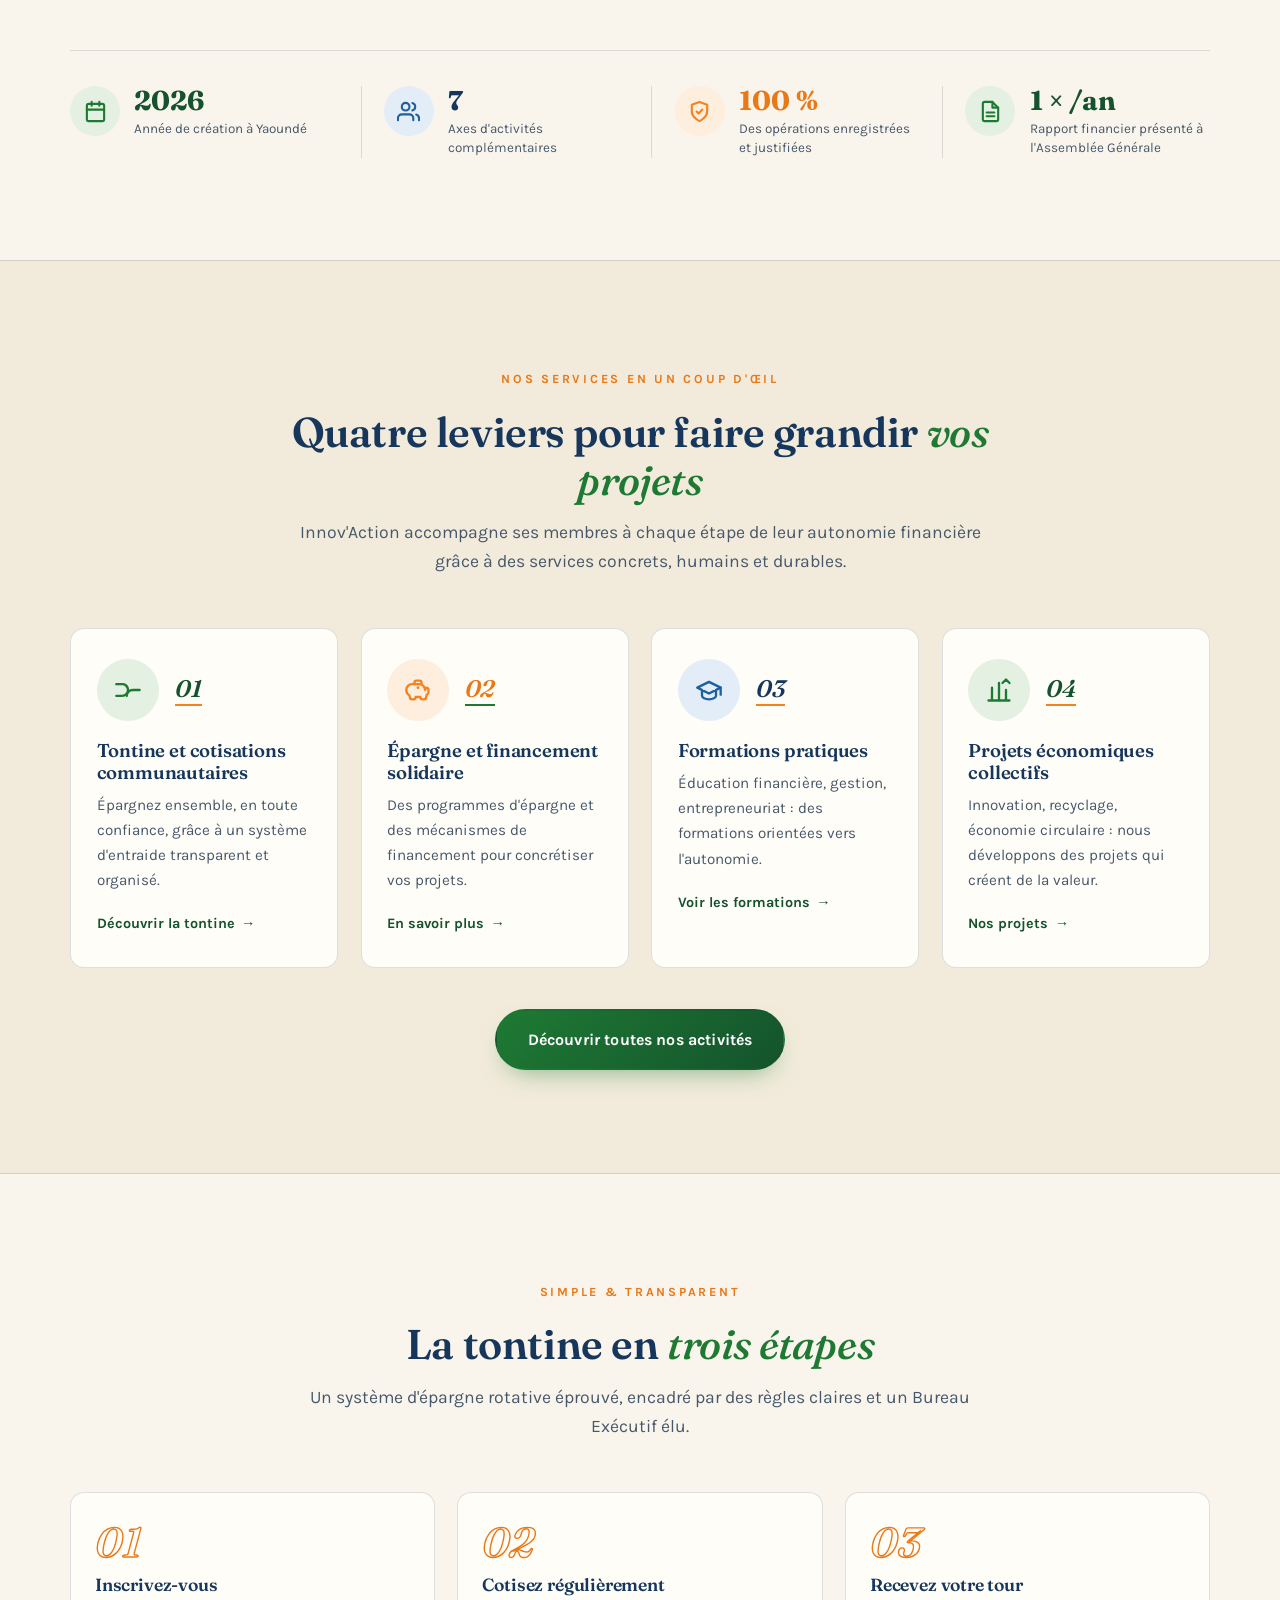
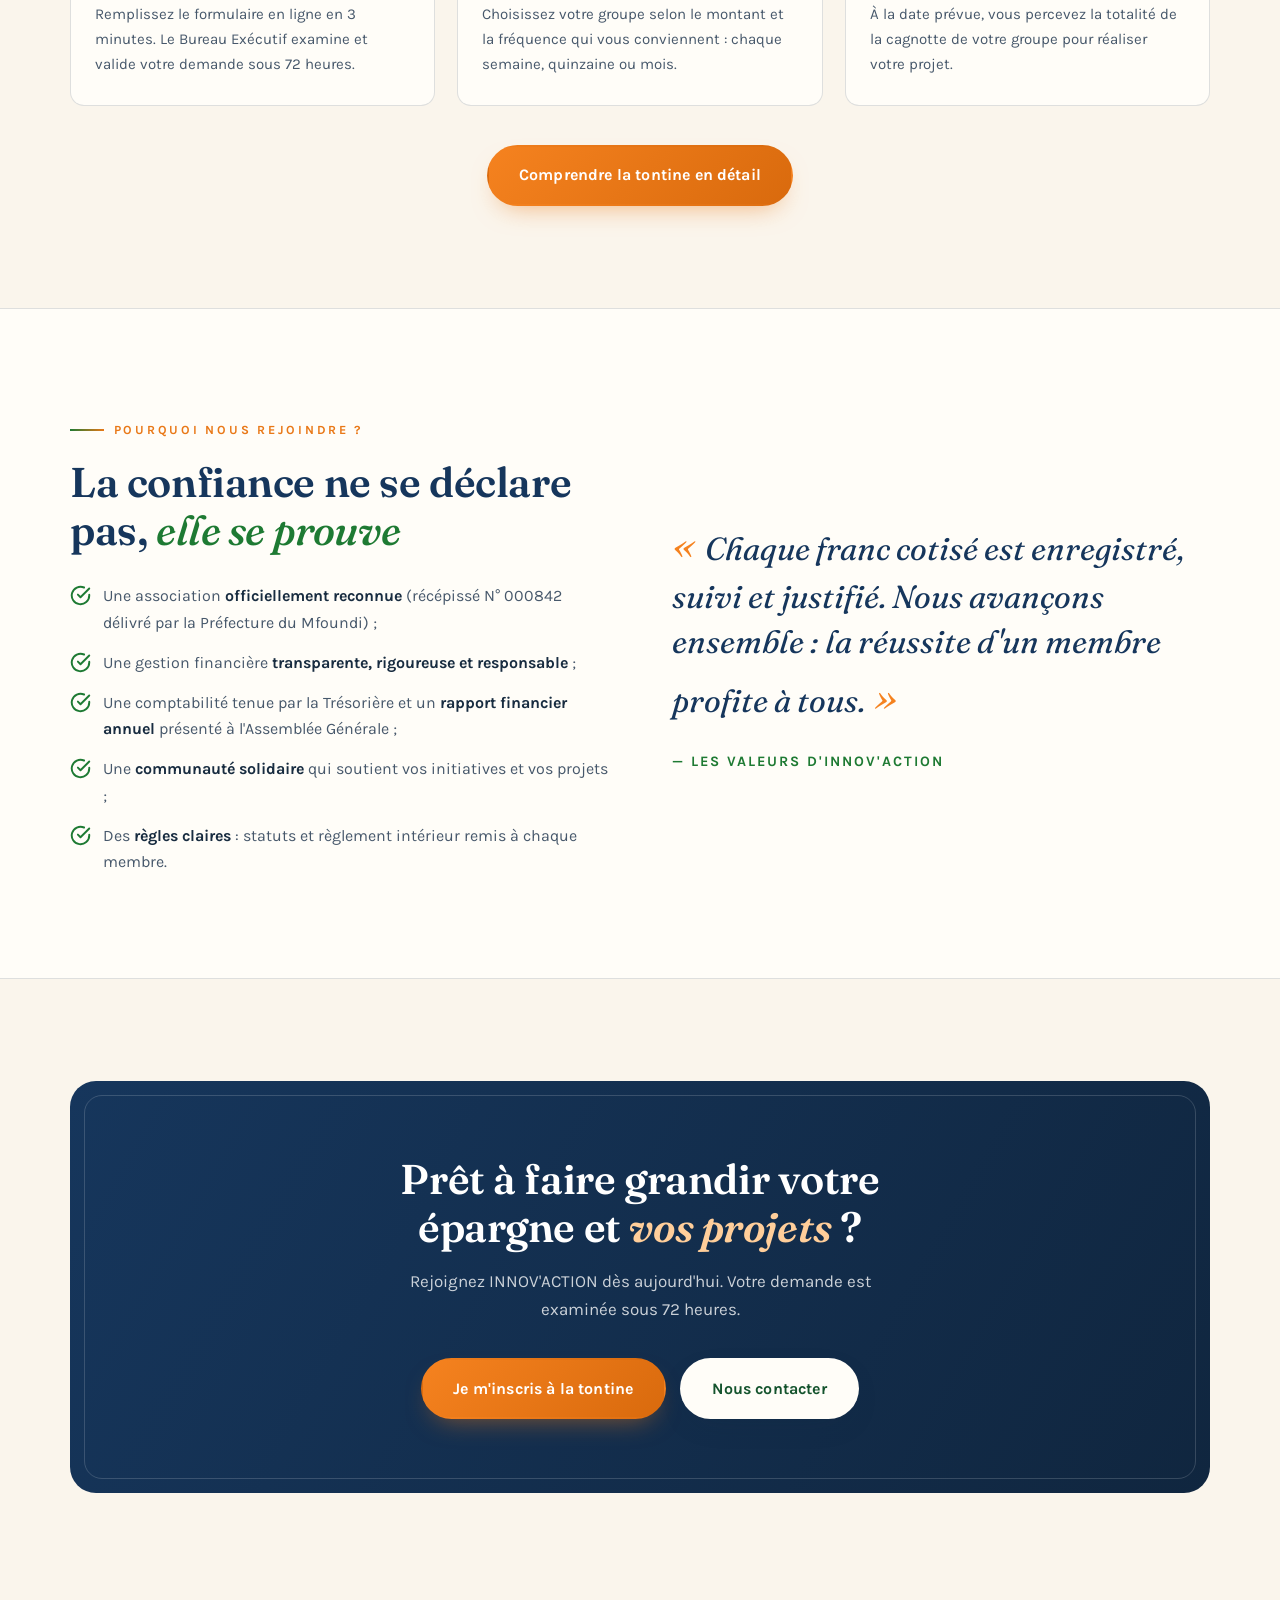
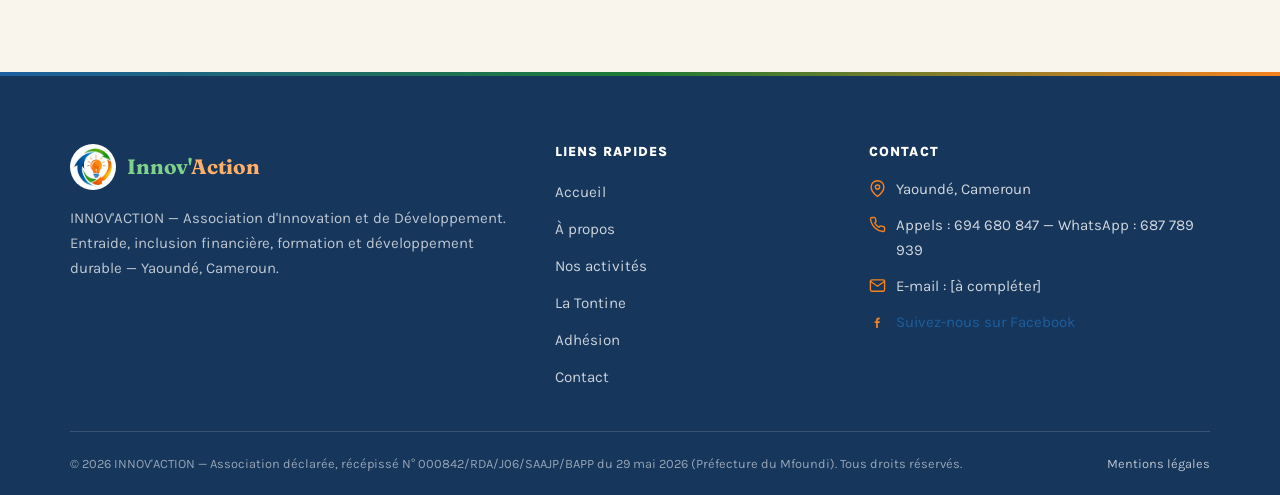
==== commit e42c953a: "Coordonnées officielles : WhatsApp 687 789 939 (formulaires + bouton flottant), appels 694 680 847 -" ====
--- a/index.html
+++ b/index.html
@@ -455,7 +455,7 @@
             </li>
             <li>
               <svg viewBox="0 0 24 24" fill="none" stroke="currentColor" stroke-width="2" stroke-linecap="round" stroke-linejoin="round"><path d="M22 16.92v3a2 2 0 0 1-2.18 2 19.79 19.79 0 0 1-8.63-3.07 19.5 19.5 0 0 1-6-6 19.79 19.79 0 0 1-3.07-8.67A2 2 0 0 1 4.11 2h3a2 2 0 0 1 2 1.72c.127.96.361 1.903.7 2.81a2 2 0 0 1-.45 2.11L8.09 9.91a16 16 0 0 0 6 6l1.27-1.27a2 2 0 0 1 2.11-.45c.907.339 1.85.573 2.81.7A2 2 0 0 1 22 16.92z"/></svg>
-              Tél. / WhatsApp : [à compléter]
+              Appels : 694 680 847 — WhatsApp : 687 789 939
             </li>
             <li>
               <svg viewBox="0 0 24 24" fill="none" stroke="currentColor" stroke-width="2" stroke-linecap="round" stroke-linejoin="round"><path d="M4 4h16c1.1 0 2 .9 2 2v12c0 1.1-.9 2-2 2H4c-1.1 0-2-.9-2-2V6c0-1.1.9-2 2-2z"/><path d="M22 6l-10 7L2 6"/></svg>
